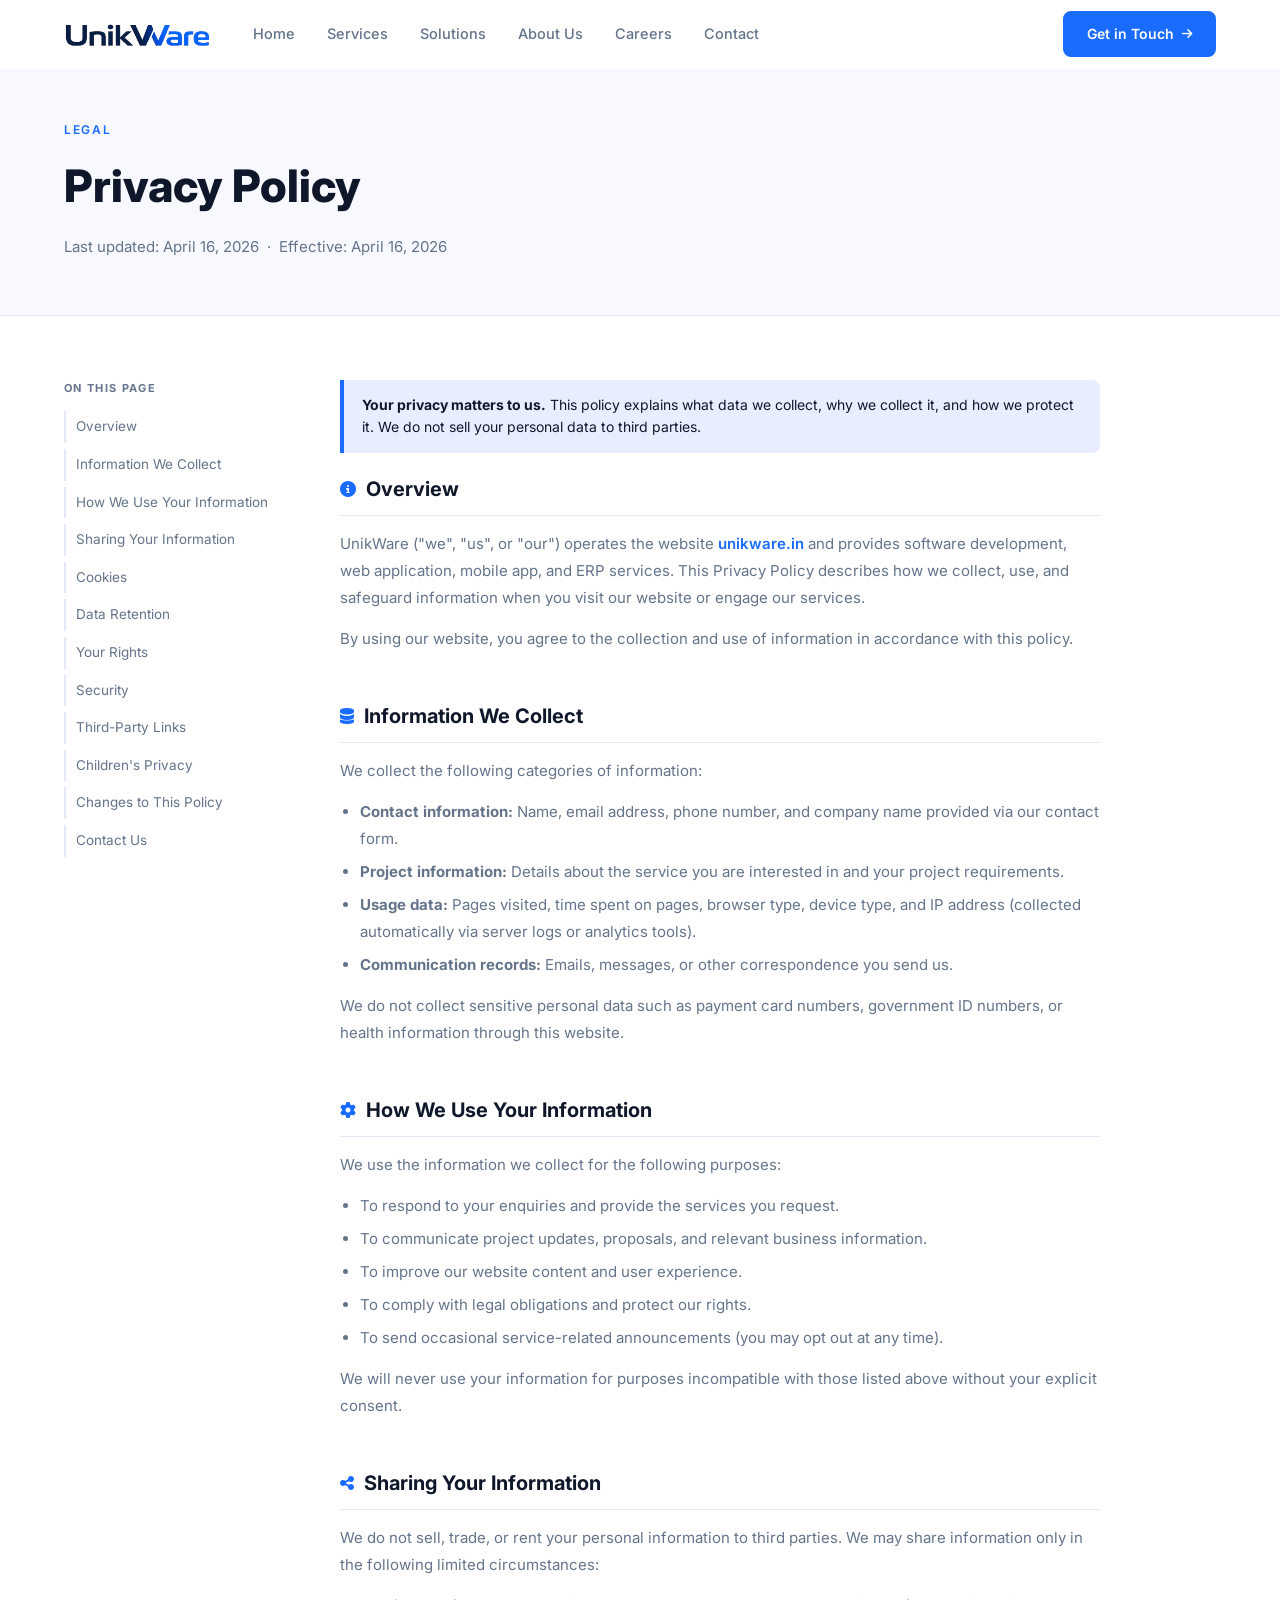
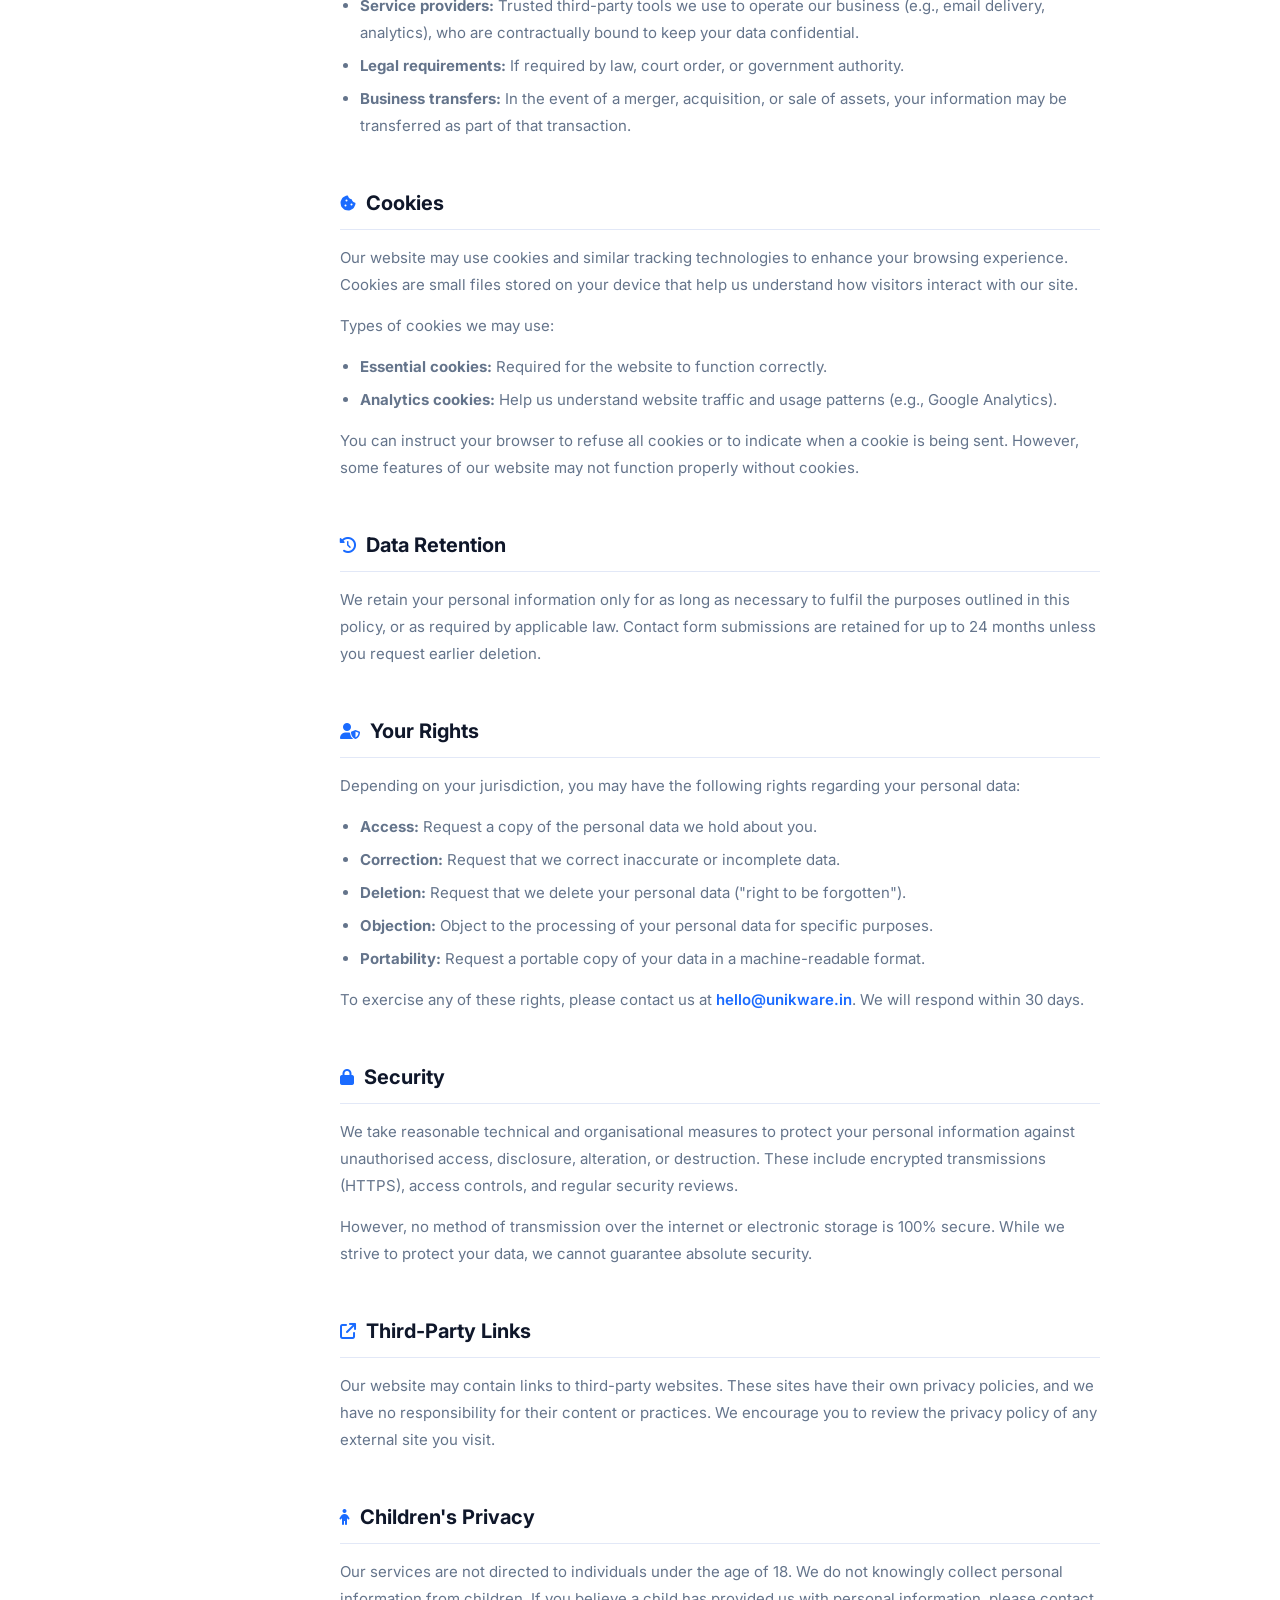
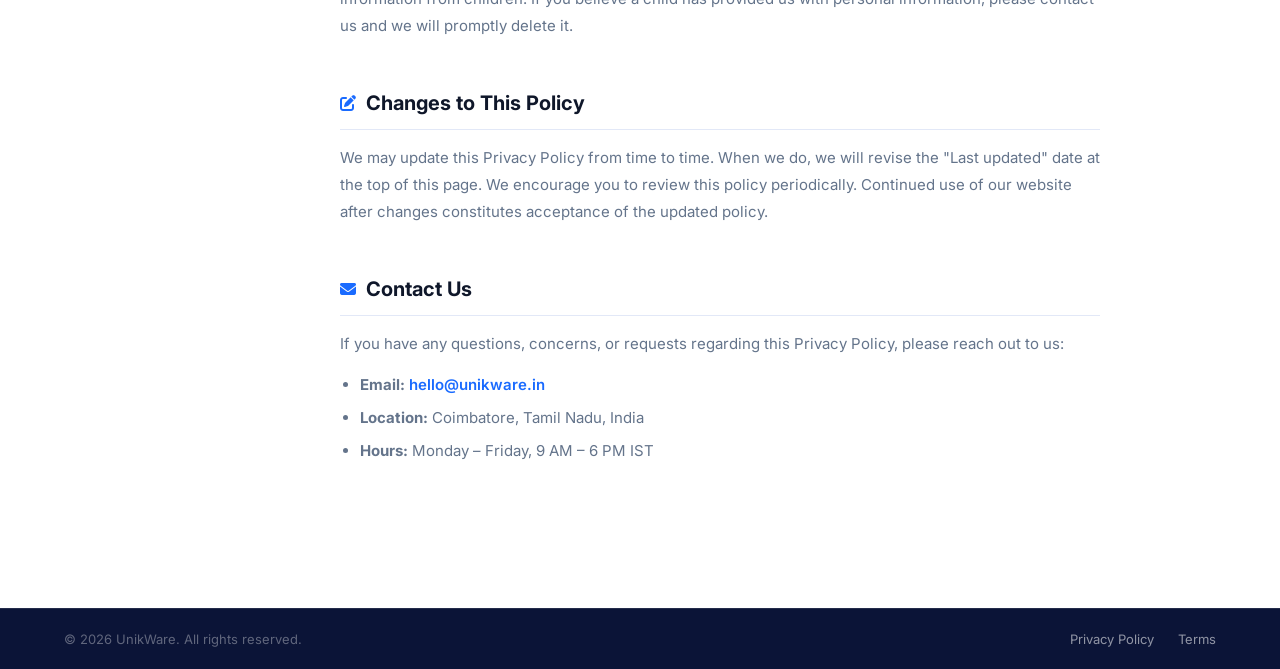
==== privacy-policy.html @ b511cc6c "Updated header, footer and TC" ====
<!DOCTYPE html>
<html lang="en">
<head>
  <meta charset="UTF-8" />
  <meta name="viewport" content="width=device-width, initial-scale=1.0" />
  <title>Privacy Policy – UnikWare</title>
  <link rel="icon" type="image/png" href="favicon.png" />
  <link rel="stylesheet" href="https://cdnjs.cloudflare.com/ajax/libs/font-awesome/6.5.2/css/all.min.css" />
  <link rel="stylesheet" href="style.css" />
  <link href="https://fonts.googleapis.com/css2?family=Inter:wght@400;500;600;700;800&display=swap" rel="stylesheet" />
  <style>
    .legal-hero {
      background: var(--bg-soft);
      border-bottom: 1px solid var(--border);
      padding: 120px 0 56px;
    }
    .legal-hero .section-label { margin-bottom: 12px; }
    .legal-hero h1 {
      font-size: clamp(1.8rem, 4vw, 2.8rem);
      font-weight: 800;
      color: var(--text);
      margin-bottom: 12px;
    }
    .legal-hero p {
      font-size: 15px;
      color: var(--text-muted);
    }
    .legal-body {
      padding: 64px 0 96px;
      background: var(--bg);
    }
    .legal-layout {
      display: grid;
      grid-template-columns: 220px 1fr;
      gap: 56px;
      align-items: start;
    }
    /* Sticky TOC */
    .legal-toc {
      position: sticky;
      top: 96px;
    }
    .legal-toc h4 {
      font-size: 11px;
      font-weight: 700;
      text-transform: uppercase;
      letter-spacing: .12em;
      color: var(--text-muted);
      margin-bottom: 14px;
    }
    .legal-toc ul {
      list-style: none;
      display: flex;
      flex-direction: column;
      gap: 6px;
    }
    .legal-toc ul li a {
      font-size: 13.5px;
      color: var(--text-muted);
      text-decoration: none;
      padding: 5px 10px;
      border-left: 2px solid var(--border);
      display: block;
      transition: color .2s, border-color .2s;
    }
    .legal-toc ul li a:hover {
      color: var(--blue);
      border-color: var(--blue);
    }
    /* Content */
    .legal-content { max-width: 760px; }
    .legal-content section { margin-bottom: 48px; }
    .legal-content h2 {
      font-size: 1.25rem;
      font-weight: 700;
      color: var(--text);
      margin-bottom: 14px;
      padding-bottom: 10px;
      border-bottom: 1.5px solid var(--border);
      display: flex;
      align-items: center;
      gap: 10px;
    }
    .legal-content h2 i {
      color: var(--blue);
      font-size: 1rem;
    }
    .legal-content p {
      font-size: 15px;
      color: var(--text-muted);
      line-height: 1.8;
      margin-bottom: 14px;
    }
    .legal-content ul {
      padding-left: 20px;
      margin-bottom: 14px;
    }
    .legal-content ul li {
      font-size: 15px;
      color: var(--text-muted);
      line-height: 1.8;
      margin-bottom: 6px;
    }
    .legal-content a {
      color: var(--blue);
      text-decoration: none;
      font-weight: 600;
    }
    .legal-content a:hover { text-decoration: underline; }
    .legal-highlight {
      background: var(--blue-light);
      border-left: 4px solid var(--blue);
      border-radius: 0 8px 8px 0;
      padding: 14px 18px;
      font-size: 14px;
      color: var(--text);
      margin-bottom: 20px;
    }
    @media (max-width: 768px) {
      .legal-layout { grid-template-columns: 1fr; }
      .legal-toc { display: none; }
    }
  </style>
</head>
<body>

  <!-- ═══════════ NAVBAR ═══════════ -->
  <header class="navbar" id="navbar">
    <div class="container nav-inner">
      <a href="index.html" class="logo"><img src="logo.png" alt="UnikWare" class="logo-img" /></a>
      <nav class="nav-links" id="navLinks">
        <a href="index.html">Home</a>
        <a href="index.html#services">Services</a>
        <a href="index.html#solutions">Solutions</a>
        <a href="index.html#about">About Us</a>
        <a href="index.html#careers">Careers</a>
        <a href="index.html#contact">Contact</a>
      </nav>
      <a href="index.html#contact" class="btn btn-primary nav-cta">Get in Touch <i class="fa-solid fa-arrow-right arrow"></i></a>
      <button class="hamburger" id="hamburger" aria-label="Toggle navigation">
        <span></span><span></span><span></span>
      </button>
    </div>
  </header>

  <!-- ═══════════ HERO ═══════════ -->
  <div class="legal-hero">
    <div class="container">
      <div class="section-label">LEGAL</div>
      <h1>Privacy Policy</h1>
      <p>Last updated: April 16, 2026 &nbsp;·&nbsp; Effective: April 16, 2026</p>
    </div>
  </div>

  <!-- ═══════════ BODY ═══════════ -->
  <div class="legal-body">
    <div class="container legal-layout">

      <!-- TOC -->
      <aside class="legal-toc">
        <h4>On this page</h4>
        <ul>
          <li><a href="#overview">Overview</a></li>
          <li><a href="#information-we-collect">Information We Collect</a></li>
          <li><a href="#how-we-use">How We Use Your Information</a></li>
          <li><a href="#sharing">Sharing Your Information</a></li>
          <li><a href="#cookies">Cookies</a></li>
          <li><a href="#data-retention">Data Retention</a></li>
          <li><a href="#your-rights">Your Rights</a></li>
          <li><a href="#security">Security</a></li>
          <li><a href="#third-party">Third-Party Links</a></li>
          <li><a href="#children">Children's Privacy</a></li>
          <li><a href="#changes">Changes to This Policy</a></li>
          <li><a href="#contact-us">Contact Us</a></li>
        </ul>
      </aside>

      <!-- Content -->
      <div class="legal-content">

        <div class="legal-highlight">
          <strong>Your privacy matters to us.</strong> This policy explains what data we collect, why we collect it, and how we protect it. We do not sell your personal data to third parties.
        </div>

        <section id="overview">
          <h2><i class="fa-solid fa-circle-info"></i> Overview</h2>
          <p>UnikWare ("we", "us", or "our") operates the website <a href="https://unikware.in">unikware.in</a> and provides software development, web application, mobile app, and ERP services. This Privacy Policy describes how we collect, use, and safeguard information when you visit our website or engage our services.</p>
          <p>By using our website, you agree to the collection and use of information in accordance with this policy.</p>
        </section>

        <section id="information-we-collect">
          <h2><i class="fa-solid fa-database"></i> Information We Collect</h2>
          <p>We collect the following categories of information:</p>
          <ul>
            <li><strong>Contact information:</strong> Name, email address, phone number, and company name provided via our contact form.</li>
            <li><strong>Project information:</strong> Details about the service you are interested in and your project requirements.</li>
            <li><strong>Usage data:</strong> Pages visited, time spent on pages, browser type, device type, and IP address (collected automatically via server logs or analytics tools).</li>
            <li><strong>Communication records:</strong> Emails, messages, or other correspondence you send us.</li>
          </ul>
          <p>We do not collect sensitive personal data such as payment card numbers, government ID numbers, or health information through this website.</p>
        </section>

        <section id="how-we-use">
          <h2><i class="fa-solid fa-gear"></i> How We Use Your Information</h2>
          <p>We use the information we collect for the following purposes:</p>
          <ul>
            <li>To respond to your enquiries and provide the services you request.</li>
            <li>To communicate project updates, proposals, and relevant business information.</li>
            <li>To improve our website content and user experience.</li>
            <li>To comply with legal obligations and protect our rights.</li>
            <li>To send occasional service-related announcements (you may opt out at any time).</li>
          </ul>
          <p>We will never use your information for purposes incompatible with those listed above without your explicit consent.</p>
        </section>

        <section id="sharing">
          <h2><i class="fa-solid fa-share-nodes"></i> Sharing Your Information</h2>
          <p>We do not sell, trade, or rent your personal information to third parties. We may share information only in the following limited circumstances:</p>
          <ul>
            <li><strong>Service providers:</strong> Trusted third-party tools we use to operate our business (e.g., email delivery, analytics), who are contractually bound to keep your data confidential.</li>
            <li><strong>Legal requirements:</strong> If required by law, court order, or government authority.</li>
            <li><strong>Business transfers:</strong> In the event of a merger, acquisition, or sale of assets, your information may be transferred as part of that transaction.</li>
          </ul>
        </section>

        <section id="cookies">
          <h2><i class="fa-solid fa-cookie-bite"></i> Cookies</h2>
          <p>Our website may use cookies and similar tracking technologies to enhance your browsing experience. Cookies are small files stored on your device that help us understand how visitors interact with our site.</p>
          <p>Types of cookies we may use:</p>
          <ul>
            <li><strong>Essential cookies:</strong> Required for the website to function correctly.</li>
            <li><strong>Analytics cookies:</strong> Help us understand website traffic and usage patterns (e.g., Google Analytics).</li>
          </ul>
          <p>You can instruct your browser to refuse all cookies or to indicate when a cookie is being sent. However, some features of our website may not function properly without cookies.</p>
        </section>

        <section id="data-retention">
          <h2><i class="fa-solid fa-clock-rotate-left"></i> Data Retention</h2>
          <p>We retain your personal information only for as long as necessary to fulfil the purposes outlined in this policy, or as required by applicable law. Contact form submissions are retained for up to 24 months unless you request earlier deletion.</p>
        </section>

        <section id="your-rights">
          <h2><i class="fa-solid fa-user-shield"></i> Your Rights</h2>
          <p>Depending on your jurisdiction, you may have the following rights regarding your personal data:</p>
          <ul>
            <li><strong>Access:</strong> Request a copy of the personal data we hold about you.</li>
            <li><strong>Correction:</strong> Request that we correct inaccurate or incomplete data.</li>
            <li><strong>Deletion:</strong> Request that we delete your personal data ("right to be forgotten").</li>
            <li><strong>Objection:</strong> Object to the processing of your personal data for specific purposes.</li>
            <li><strong>Portability:</strong> Request a portable copy of your data in a machine-readable format.</li>
          </ul>
          <p>To exercise any of these rights, please contact us at <a href="mailto:hello@unikware.in">hello@unikware.in</a>. We will respond within 30 days.</p>
        </section>

        <section id="security">
          <h2><i class="fa-solid fa-lock"></i> Security</h2>
          <p>We take reasonable technical and organisational measures to protect your personal information against unauthorised access, disclosure, alteration, or destruction. These include encrypted transmissions (HTTPS), access controls, and regular security reviews.</p>
          <p>However, no method of transmission over the internet or electronic storage is 100% secure. While we strive to protect your data, we cannot guarantee absolute security.</p>
        </section>

        <section id="third-party">
          <h2><i class="fa-solid fa-arrow-up-right-from-square"></i> Third-Party Links</h2>
          <p>Our website may contain links to third-party websites. These sites have their own privacy policies, and we have no responsibility for their content or practices. We encourage you to review the privacy policy of any external site you visit.</p>
        </section>

        <section id="children">
          <h2><i class="fa-solid fa-child"></i> Children's Privacy</h2>
          <p>Our services are not directed to individuals under the age of 18. We do not knowingly collect personal information from children. If you believe a child has provided us with personal information, please contact us and we will promptly delete it.</p>
        </section>

        <section id="changes">
          <h2><i class="fa-solid fa-pen-to-square"></i> Changes to This Policy</h2>
          <p>We may update this Privacy Policy from time to time. When we do, we will revise the "Last updated" date at the top of this page. We encourage you to review this policy periodically. Continued use of our website after changes constitutes acceptance of the updated policy.</p>
        </section>

        <section id="contact-us">
          <h2><i class="fa-solid fa-envelope"></i> Contact Us</h2>
          <p>If you have any questions, concerns, or requests regarding this Privacy Policy, please reach out to us:</p>
          <ul>
            <li><strong>Email:</strong> <a href="mailto:hello@unikware.in">hello@unikware.in</a></li>
            <li><strong>Location:</strong> Coimbatore, Tamil Nadu, India</li>
            <li><strong>Hours:</strong> Monday – Friday, 9 AM – 6 PM IST</li>
          </ul>
        </section>

      </div>
    </div>
  </div>

  <!-- ═══════════ FOOTER ═══════════ -->
  <footer class="footer">
    <div class="footer-bottom">
      <div class="container footer-bottom-inner">
        <p>&copy; 2026 UnikWare. All rights reserved.</p>
        <div class="footer-links">
          <a href="privacy-policy.html">Privacy Policy</a>
          <a href="terms-and-conditions.html">Terms</a>
        </div>
      </div>
    </div>
  </footer>

  <script src="script.js"></script>
</body>
</html>
---- style.css ----
/* ══════════════════════════════════════════
   UNIKWARE – Main Stylesheet
   ══════════════════════════════════════════ */

*, *::before, *::after { box-sizing: border-box; margin: 0; padding: 0; }

:root {
  --blue:        #1a6bff;
  --blue-dark:   #0e4fd4;
  --blue-light:  #e8eeff;
  --navy:        #0b1437;
  --navy-mid:    #132050;
  --text:        #0f172a;
  --text-muted:  #64748b;
  --bg:          #ffffff;
  --bg-soft:     #f7f9ff;
  --border:      #e2e8f7;
  --radius:      12px;
  --shadow:      0 4px 24px rgba(26,107,255,.10);
  --shadow-md:   0 8px 40px rgba(26,107,255,.14);
  --transition:  0.28s cubic-bezier(.4,0,.2,1);
  --font:        'Inter', system-ui, sans-serif;
}

html { scroll-behavior: smooth; }

body {
  font-family: var(--font);
  color: var(--text);
  background: var(--bg);
  line-height: 1.6;
  overflow-x: hidden;
}

/* ── Container ── */
.container {
  max-width: 100%;
  width: 100%;
  margin: 0 auto;
  padding: 0 5%;
}

.section-pad { padding: 96px 0; }

/* ── Section labels ── */
.section-label {
  font-size: 12px;
  font-weight: 600;
  letter-spacing: .14em;
  text-transform: uppercase;
  color: var(--blue);
  margin-bottom: 14px;
}
.section-label.light { color: #7eb3ff; }

.section-title {
  font-size: clamp(1.75rem, 3vw, 2.4rem);
  font-weight: 700;
  color: var(--text);
  text-align: center;
  margin-bottom: 56px;
  line-height: 1.25;
}

/* ── Highlight ── */
.highlight { color: var(--blue); }
.highlight-light { color: #7eb3ff; }

/* ── Buttons ── */
.btn {
  display: inline-flex;
  align-items: center;
  gap: 8px;
  padding: 13px 26px;
  border-radius: 8px;
  font-size: 15px;
  font-weight: 600;
  text-decoration: none;
  transition: background var(--transition), transform var(--transition), box-shadow var(--transition);
  cursor: pointer;
  border: 2px solid transparent;
  white-space: nowrap;
}
.btn-primary {
  background: var(--blue);
  color: #fff;
  border-color: var(--blue);
}
.btn-primary:hover {
  background: var(--blue-dark);
  border-color: var(--blue-dark);
  transform: translateY(-2px);
  box-shadow: 0 6px 20px rgba(26,107,255,.35);
}
.btn-outline {
  background: transparent;
  color: var(--text);
  border-color: var(--border);
}
.btn-outline:hover {
  border-color: var(--blue);
  color: var(--blue);
  transform: translateY(-2px);
}
.arrow { transition: transform var(--transition); }
.btn:hover .arrow { transform: translateX(4px); }

/* ══════════════════════════════════════════
   NAVBAR
   ══════════════════════════════════════════ */
.navbar {
  position: fixed;
  top: 0; left: 0; right: 0;
  z-index: 1000;
  background: rgba(255,255,255,0.92);
  backdrop-filter: blur(16px);
  border-bottom: 1px solid transparent;
  transition: border-color var(--transition), box-shadow var(--transition);
}
.navbar.scrolled {
  border-color: var(--border);
  box-shadow: 0 2px 20px rgba(26,107,255,.08);
}
.nav-inner {
  display: flex;
  align-items: center;
  height: 68px;
  gap: 40px;
}
.logo {
  text-decoration: none;
  flex-shrink: 0;
  display: inline-flex;
  align-items: center;
}
.logo span { color: var(--blue); }
.logo-img {
  height: 36px;
  width: auto;
  display: block;
}
.footer-logo-img {
  filter: brightness(0) invert(1);
}

.nav-links {
  display: flex;
  align-items: center;
  gap: 32px;
  flex: 1;
}
.nav-links a {
  font-size: 14.5px;
  font-weight: 500;
  color: var(--text-muted);
  text-decoration: none;
  transition: color var(--transition);
  position: relative;
}
.nav-links a::after {
  content: '';
  position: absolute;
  bottom: -4px; left: 0;
  width: 0; height: 2px;
  background: var(--blue);
  border-radius: 2px;
  transition: width var(--transition);
}
.nav-links a:hover,
.nav-links a.active { color: var(--text); }
.nav-links a:hover::after,
.nav-links a.active::after { width: 100%; }

.nav-cta { padding: 10px 22px; font-size: 14px; margin-left: auto; }

/* Hamburger */
.hamburger {
  display: none;
  flex-direction: column;
  gap: 5px;
  background: none;
  border: none;
  cursor: pointer;
  padding: 4px;
  margin-left: auto;
}
.hamburger span {
  display: block;
  width: 24px; height: 2.5px;
  background: var(--text);
  border-radius: 2px;
  transition: transform var(--transition), opacity var(--transition);
}
.hamburger.open span:nth-child(1) { transform: translateY(7.5px) rotate(45deg); }
.hamburger.open span:nth-child(2) { opacity: 0; }
.hamburger.open span:nth-child(3) { transform: translateY(-7.5px) rotate(-45deg); }

/* ══════════════════════════════════════════
   HERO
   ══════════════════════════════════════════ */
.hero {
  padding: 148px 0 96px;
  background: var(--bg-soft);
  overflow: hidden;
  position: relative;
}
.hero-inner {
  display: grid;
  grid-template-columns: 1fr 1.4fr;
  gap: 48px;
  align-items: center;
}
.hero-text { max-width: none; }

.badge {
  display: inline-block;
  font-size: 11px;
  font-weight: 700;
  letter-spacing: .14em;
  text-transform: uppercase;
  color: var(--blue);
  background: var(--blue-light);
  padding: 6px 14px;
  border-radius: 100px;
  margin-bottom: 20px;
}
.hero-text h1 {
  font-size: clamp(2rem, 4vw, 3rem);
  font-weight: 800;
  line-height: 1.18;
  margin-bottom: 20px;
  color: var(--text);
}
.hero-text p {
  font-size: 16.5px;
  color: var(--text-muted);
  line-height: 1.7;
  margin-bottom: 36px;
  max-width: 100%;
}
.hero-btns { display: flex; gap: 14px; flex-wrap: wrap; }

/* Dashboard Mockup */
.hero-visual {
  position: relative;
  display: flex;
  align-items: center;
  justify-content: center;
}
.hero-img {
  width: 100%;
  height: auto;
  display: block;
  object-fit: contain;
}
.dashboard-card {
  background: #fff;
  border-radius: var(--radius);
  box-shadow: var(--shadow-md);
  border: 1px solid var(--border);
  overflow: hidden;
}
.main-card {
  grid-column: 1 / 3;
  padding: 18px;
}
.card-header {
  display: flex;
  align-items: center;
  gap: 6px;
  margin-bottom: 14px;
}
.dot { width: 10px; height: 10px; border-radius: 50%; display: inline-block; }
.dot.red    { background: #ff5f57; }
.dot.yellow { background: #ffbd2e; }
.dot.green  { background: #28c840; }
.card-title {
  font-size: 12.5px;
  font-weight: 600;
  color: var(--text-muted);
  margin-left: 6px;
}
.chart-area { margin-bottom: 16px; }
.chart-area svg { width: 100%; height: auto; display: block; }

.stat-row { display: flex; gap: 20px; }
.stat { display: flex; align-items: flex-start; gap: 10px; }
.stat-icon { font-size: 22px; margin-top: 2px; }
.stat-label { font-size: 11px; color: var(--text-muted); font-weight: 500; }
.stat-value { font-size: 22px; font-weight: 800; color: var(--text); line-height: 1.2; }
.stat-change { font-size: 11px; font-weight: 600; }
.stat-change.positive { color: #22c55e; }

.mini-card {
  padding: 18px 16px;
  display: flex;
  flex-direction: column;
  align-items: flex-start;
  justify-content: center;
  gap: 6px;
}
.mini-icon { font-size: 22px; }
.mini-label { font-size: 11.5px; color: var(--text-muted); font-weight: 500; }
.mini-value { font-size: 26px; font-weight: 800; color: var(--text); line-height: 1; }

/* Donut */
.success-card { align-items: center; }
.donut-wrap { position: relative; display: flex; align-items: center; justify-content: center; }
.donut-label {
  position: absolute;
  font-size: 13px;
  font-weight: 800;
  color: var(--text);
}

/* Floating dots */
.floating-dots {
  position: absolute;
  width: 120px;
  height: 120px;
  background-image: radial-gradient(var(--blue-light) 1.5px, transparent 1.5px);
  background-size: 14px 14px;
  border-radius: 50%;
  opacity: .7;
  pointer-events: none;
  z-index: -1;
}
.dots-top { top: -30px; right: -20px; }
.dots-right { bottom: -20px; left: -30px; }

/* ══════════════════════════════════════════
   SERVICES
   ══════════════════════════════════════════ */
.services { background: var(--bg); }
.services .section-label,
.services .section-title { text-align: center; }

.cards-grid {
  display: grid;
  grid-template-columns: repeat(4, 1fr);
  gap: 24px;
  align-items: stretch;
}
.service-card {
  background: var(--bg);
  border: 1.5px solid var(--border);
  border-radius: var(--radius);
  padding: 28px 24px 24px;
  display: flex;
  flex-direction: column;
  transition: box-shadow var(--transition), transform var(--transition), border-color var(--transition);
}
.service-card:hover {
  box-shadow: var(--shadow-md);
  transform: translateY(-5px);
  border-color: #c2d9ff;
}
.service-icon {
  width: 52px; height: 52px;
  background: var(--blue-light);
  border-radius: 12px;
  display: flex;
  align-items: center;
  justify-content: center;
  margin-bottom: 18px;
  flex-shrink: 0;
}
.service-card h3 {
  font-size: 16px;
  font-weight: 700;
  margin-bottom: 10px;
  color: var(--text);
}
.service-card p {
  font-size: 14px;
  color: var(--text-muted);
  line-height: 1.6;
  margin-bottom: 18px;
  flex: 1;
}
.learn-more {
  font-size: 13.5px;
  font-weight: 600;
  color: var(--blue);
  text-decoration: none;
  display: inline-flex;
  align-items: center;
  gap: 5px;
  transition: gap var(--transition);
}
.learn-more:hover { gap: 9px; }
.learn-more.light { color: #7eb3ff; }

/* ══════════════════════════════════════════
   HOW WE WORK
   ══════════════════════════════════════════ */
.process { background: var(--bg-soft); }
.process .section-label,
.process .section-title { text-align: center; }

.process-steps {
  display: flex;
  align-items: flex-start;
  justify-content: center;
  gap: 0;
  max-width: 900px;
  margin: 0 auto;
}
.step {
  display: flex;
  flex-direction: column;
  align-items: center;
  text-align: center;
  flex: 1;
  min-width: 0;
}
.step-icon-wrap {
  width: 68px; height: 68px;
  background: #fff;
  border: 2px solid var(--blue-light);
  border-radius: 50%;
  display: flex;
  align-items: center;
  justify-content: center;
  margin-bottom: 22px;
  box-shadow: var(--shadow);
  flex-shrink: 0;
  transition: border-color var(--transition), box-shadow var(--transition);
}
.step:hover .step-icon-wrap {
  border-color: var(--blue);
  box-shadow: 0 0 0 6px rgba(26,107,255,.1);
}
.step-content { padding: 0 12px; }
.step-number {
  font-size: 12px;
  font-weight: 700;
  color: var(--blue);
  letter-spacing: .08em;
  margin-bottom: 6px;
}
.step-content h3 {
  font-size: 17px;
  font-weight: 700;
  margin-bottom: 8px;
}
.step-content p {
  font-size: 14px;
  color: var(--text-muted);
  line-height: 1.6;
}
/* connector sits at center of 68px icon = 34px from top */
.step-connector {
  flex: 0 0 72px;
  height: 0;
  border-top: 2px dashed #c2d9ff;
  margin-top: 34px;
  align-self: flex-start;
}

/* ══════════════════════════════════════════
   WHY UNIKWARE
   ══════════════════════════════════════════ */
.why { background: var(--bg); }
.why .section-label,
.why .section-title { text-align: center; }

.why-grid {
  display: grid;
  grid-template-columns: repeat(4, 1fr);
  gap: 24px;
  align-items: stretch;
}
.why-item {
  display: flex;
  align-items: flex-start;
  gap: 16px;
  padding: 24px 20px;
  border-radius: var(--radius);
  border: 1.5px solid var(--border);
  background: var(--bg-soft);
  transition: box-shadow var(--transition), transform var(--transition), border-color var(--transition);
}
.why-item:hover {
  box-shadow: var(--shadow);
  transform: translateY(-3px);
  border-color: #c2d9ff;
}
.why-icon {
  width: 44px; height: 44px;
  background: var(--blue-light);
  border-radius: 10px;
  display: flex;
  align-items: center;
  justify-content: center;
  flex-shrink: 0;
}
.why-item h4 {
  font-size: 15px;
  font-weight: 700;
  margin-bottom: 6px;
}
.why-item p {
  font-size: 13.5px;
  color: var(--text-muted);
  line-height: 1.6;
}

/* ══════════════════════════════════════════
   VISION + COMING SOON
   ══════════════════════════════════════════ */
.vision-section { position: relative; overflow: hidden; }
.vision-bg {
  background: linear-gradient(135deg, var(--navy) 0%, var(--navy-mid) 100%);
  padding: 88px 0;
  position: relative;
}
.vision-bg::before {
  content: '';
  position: absolute;
  inset: 0;
  background:
    radial-gradient(ellipse at 20% 50%, rgba(26,107,255,.18) 0%, transparent 55%),
    radial-gradient(ellipse at 80% 20%, rgba(26,107,255,.12) 0%, transparent 50%);
}
.vision-inner {
  position: relative;
  z-index: 1;
  display: grid;
  grid-template-columns: 1fr 1.8fr;
  gap: 56px;
  align-items: center;
}
.vision-left h2 {
  font-size: clamp(1.6rem, 3vw, 2.4rem);
  font-weight: 800;
  color: #fff;
  line-height: 1.2;
  margin-bottom: 18px;
}
.vision-left p {
  font-size: 15px;
  color: rgba(255,255,255,.68);
  line-height: 1.7;
  margin-bottom: 28px;
}

.coming-cards {
  display: grid;
  grid-template-columns: repeat(3, 1fr);
  gap: 16px;
  align-items: stretch;
}
.coming-card {
  background: rgba(255,255,255,.07);
  border: 1px solid rgba(255,255,255,.12);
  border-radius: var(--radius);
  padding: 22px 18px;
  backdrop-filter: blur(6px);
  display: flex;
  flex-direction: column;
  transition: background var(--transition), transform var(--transition);
}
.coming-card:hover {
  background: rgba(255,255,255,.13);
  transform: translateY(-4px);
}
.coming-icon {
  width: 46px; height: 46px;
  background: rgba(26,107,255,.25);
  border-radius: 10px;
  display: flex;
  align-items: center;
  justify-content: center;
  margin-bottom: 14px;
}
.coming-card h4 {
  font-size: 14.5px;
  font-weight: 700;
  color: #fff;
  margin-bottom: 8px;
}
.coming-card p {
  font-size: 13px;
  color: rgba(255,255,255,.6);
  line-height: 1.5;
  flex: 1;
}

/* ══════════════════════════════════════════
   CONTACT SECTION
   ══════════════════════════════════════════ */
.contact-section {
  background: linear-gradient(135deg, var(--bg-soft) 0%, #eef3ff 55%, var(--bg-soft) 100%);
  border-top: 1px solid var(--border);
  position: relative;
  overflow: hidden;
}
.contact-bg-dots {
  position: absolute;
  inset: 0;
  background-image: radial-gradient(var(--blue-light) 1.4px, transparent 1.4px);
  background-size: 28px 28px;
  opacity: .45;
  pointer-events: none;
}
.contact-inner {
  position: relative;
  z-index: 1;
  display: grid;
  grid-template-columns: 1fr 1.6fr;
  gap: 64px;
  align-items: stretch;
}

/* ── Info column ── */
.contact-info {
  background: #fff;
  border: 1.5px solid var(--border);
  border-radius: 16px;
  padding: 36px 32px;
  box-shadow: var(--shadow);
  position: relative;
  overflow: hidden;
  display: flex;
  flex-direction: column;
}
.contact-info::before {
  content: '';
  position: absolute;
  top: 0; left: 0;
  width: 4px;
  height: 100%;
  background: linear-gradient(180deg, var(--blue) 0%, #7eb6ff 100%);
  border-radius: 16px 0 0 16px;
}
.contact-info .section-label { margin-bottom: 12px; }
.contact-info h2 {
  font-size: clamp(1.5rem, 2.6vw, 2rem);
  font-weight: 800;
  line-height: 1.22;
  margin-bottom: 14px;
}
.contact-info > p {
  font-size: 14.5px;
  color: var(--text-muted);
  line-height: 1.7;
  margin-bottom: 28px;
}
.contact-meta {
  list-style: none;
  display: flex;
  flex-direction: column;
  gap: 12px;
  margin-bottom: 24px;
  padding-bottom: 24px;
  border-bottom: 1px solid var(--border);
}
.contact-meta li {
  display: flex;
  align-items: center;
  gap: 12px;
  font-size: 14.5px;
  color: var(--text-muted);
}
.contact-meta li a {
  color: var(--blue);
  text-decoration: none;
  font-weight: 600;
}
.contact-meta li a:hover { text-decoration: underline; }
.contact-meta-icon {
  width: 36px; height: 36px;
  background: var(--blue-light);
  border-radius: 8px;
  display: flex;
  align-items: center;
  justify-content: center;
  flex-shrink: 0;
  color: var(--blue);
  font-size: 14px;
}
.contact-services-badges {
  display: flex;
  flex-wrap: wrap;
  gap: 8px;
  margin-bottom: 28px;
  padding-bottom: 28px;
  border-bottom: 1px solid var(--border);
}
.badge-pill {
  display: inline-flex;
  align-items: center;
  gap: 6px;
  background: #fff;
  border: 1.5px solid var(--border);
  border-radius: 100px;
  padding: 6px 14px;
  font-size: 12.5px;
  font-weight: 600;
  color: var(--text-muted);
}
.badge-pill i { color: var(--blue); font-size: 11px; }

/* ── Assurance block ── */
.contact-assurance {
  display: flex;
  flex-direction: column;
  gap: 16px;
  margin-top: 4px;
  flex: 1;
  justify-content: flex-end;
}
.assurance-item {
  display: flex;
  align-items: flex-start;
  gap: 14px;
}
.assurance-icon {
  width: 34px;
  height: 34px;
  background: var(--blue-light);
  border-radius: 8px;
  display: flex;
  align-items: center;
  justify-content: center;
  flex-shrink: 0;
  color: var(--blue);
  font-size: 13px;
  margin-top: 1px;
}
.assurance-item > div strong {
  display: block;
  font-size: 13.5px;
  font-weight: 700;
  color: var(--text);
  margin-bottom: 2px;
}
.assurance-item > div p {
  font-size: 12.5px;
  color: var(--text-muted);
  line-height: 1.5;
  margin: 0;
}

/* ── Form card ── */
.contact-form-wrap {
  background: #fff;
  border: 1.5px solid var(--border);
  border-radius: 16px;
  padding: 40px 36px;
  box-shadow: var(--shadow-md);
}

/* ── Form layout ── */
.form-row {
  display: grid;
  grid-template-columns: 1fr 1fr;
  gap: 20px;
}
.form-group {
  display: flex;
  flex-direction: column;
  gap: 5px;
  margin-bottom: 14px;
}
.form-group label {
  font-size: 13.5px;
  font-weight: 600;
  color: var(--text);
}
.req { color: var(--blue); margin-left: 2px; }

/* ── Input wrap ── */
.input-wrap {
  position: relative;
  display: flex;
  align-items: center;
}
.input-icon {
  position: absolute;
  left: 14px;
  font-size: 13px;
  color: var(--text-muted);
  pointer-events: none;
  z-index: 1;
}
.input-wrap input,
.input-wrap select,
.input-wrap textarea {
  width: 100%;
  padding: 11px 14px 11px 38px;
  font-family: var(--font);
  font-size: 14px;
  color: var(--text);
  background: var(--bg-soft);
  border: 1.5px solid var(--border);
  border-radius: 8px;
  outline: none;
  transition: border-color var(--transition), box-shadow var(--transition), background var(--transition);
  appearance: none;
  -webkit-appearance: none;
}
.input-wrap input::placeholder,
.input-wrap textarea::placeholder { color: #b0bcd4; }
.input-wrap input:focus,
.input-wrap select:focus,
.input-wrap textarea:focus {
  border-color: var(--blue);
  background: #fff;
  box-shadow: 0 0 0 3px rgba(26,107,255,.12);
}
.input-wrap input.invalid,
.input-wrap select.invalid,
.input-wrap textarea.invalid {
  border-color: #ef4444;
  box-shadow: 0 0 0 3px rgba(239,68,68,.1);
}

/* Select arrow */
.select-wrap { position: relative; }
.select-arrow {
  position: absolute;
  right: 14px;
  font-size: 11px;
  color: var(--text-muted);
  pointer-events: none;
}

/* Textarea */
.textarea-wrap { align-items: flex-start; }
.textarea-wrap .input-icon { top: 12px; }
.input-wrap textarea { resize: vertical; min-height: 90px; }

/* Field errors */
.field-error {
  font-size: 12px;
  color: #ef4444;
  font-weight: 500;
  min-height: 16px;
}

/* Submit button */
.btn-submit {
  width: 100%;
  justify-content: center;
  padding: 14px;
  font-size: 15.5px;
  border-radius: 10px;
  margin-top: 4px;
}
.btn-submit:disabled {
  opacity: .65;
  cursor: not-allowed;
  transform: none !important;
  box-shadow: none !important;
}

/* Success & error feedback */
.form-success,
.form-error-msg {
  display: none;
  align-items: flex-start;
  gap: 12px;
  margin-top: 18px;
  padding: 16px 18px;
  border-radius: 10px;
  font-size: 14px;
  line-height: 1.5;
}
.form-success:not([hidden]),
.form-error-msg:not([hidden]) {
  display: flex;
}
.form-success {
  background: #f0fdf4;
  border: 1.5px solid #bbf7d0;
  color: #15803d;
}
.form-success i { font-size: 20px; color: #22c55e; margin-top: 1px; flex-shrink: 0; }
.form-success strong { display: block; font-weight: 700; margin-bottom: 2px; }
.form-success p { margin: 0; color: #15803d; font-size: 13px; }
.form-error-msg {
  background: #fef2f2;
  border: 1.5px solid #fecaca;
  color: #b91c1c;
}
.form-error-msg i { font-size: 18px; color: #ef4444; margin-top: 2px; flex-shrink: 0; }
.form-error-msg p { margin: 0; font-size: 13px; }
.form-error-msg a { color: #b91c1c; font-weight: 600; }

@media (max-width: 600px) {
  .form-row { grid-template-columns: 1fr; gap: 0; }
  .contact-form-wrap { padding: 24px 18px; }
}

/* ══════════════════════════════════════════
   FOOTER
   ══════════════════════════════════════════ */
.footer {
  background: var(--navy);
  padding: 0;
}
.footer-links {
  display: flex;
  gap: 24px;
}
.footer-links a {
  font-size: 13px;
  color: rgba(255,255,255,.55);
  text-decoration: none;
  transition: color var(--transition);
}
.footer-links a:hover { color: #fff; }

/* ══════════════════════════════════════════
   HERO SOCIAL PROOF
   ══════════════════════════════════════════ */
.hero-social-proof {
  display: flex;
  align-items: center;
  gap: 14px;
  margin-top: 28px;
}
.proof-avatars {
  display: flex;
  align-items: center;
}
.avatar {
  width: 34px; height: 34px;
  border-radius: 50%;
  border: 2.5px solid #fff;
  background: var(--blue-light);
  display: block;
  margin-left: -10px;
  flex-shrink: 0;
}
.avatar:first-child { margin-left: 0; }
.av1 { background: linear-gradient(135deg, #93c5fd, #3b82f6); }
.av2 { background: linear-gradient(135deg, #fdba74, #f97316); }
.av3 { background: linear-gradient(135deg, #6ee7b7, #10b981); }
.proof-text {
  display: flex;
  flex-direction: column;
  gap: 2px;
}
.proof-rating {
  display: flex;
  align-items: center;
  gap: 4px;
  font-size: 13px;
  font-weight: 700;
  color: var(--text);
}
.proof-rating i { color: #f59e0b; font-size: 12px; }
.proof-label {
  font-size: 12.5px;
  color: var(--text-muted);
}

/* ══════════════════════════════════════════
   STATS BAND
   ══════════════════════════════════════════ */
.stats-band {
  background: var(--navy);
  padding: 56px 0;
  position: relative;
  overflow: hidden;
}
.stats-band::before {
  content: '';
  position: absolute;
  inset: 0;
  background: radial-gradient(ellipse at 50% 50%, rgba(26,107,255,.2) 0%, transparent 70%);
  pointer-events: none;
}
.stats-inner {
  position: relative;
  z-index: 1;
  display: flex;
  align-items: center;
  justify-content: center;
  gap: 0;
}
.stat-item {
  flex: 1;
  text-align: center;
  padding: 0 24px;
}
.stat-num {
  font-size: clamp(2rem, 4vw, 3rem);
  font-weight: 800;
  color: #fff;
  line-height: 1;
  margin-bottom: 8px;
  letter-spacing: -1px;
}
.stat-desc {
  font-size: 14px;
  color: rgba(255,255,255,.55);
  font-weight: 500;
}
.stat-divider {
  width: 1px;
  height: 56px;
  background: rgba(255,255,255,.12);
  flex-shrink: 0;
}
@media (max-width: 600px) {
  .stats-inner { flex-wrap: wrap; gap: 32px; }
  .stat-divider { display: none; }
  .stat-item { flex: 0 0 calc(50% - 16px); }
}

/* ══════════════════════════════════════════
   TESTIMONIALS
   ══════════════════════════════════════════ */
.testimonials { background: var(--bg-soft); }
.testimonials .section-label,
.testimonials .section-title { text-align: center; }
.testi-grid {
  display: grid;
  grid-template-columns: repeat(3, 1fr);
  gap: 24px;
  align-items: stretch;
}
.testi-card {
  background: #fff;
  border: 1.5px solid var(--border);
  border-radius: var(--radius);
  padding: 28px 26px;
  display: flex;
  flex-direction: column;
  gap: 0;
  box-shadow: var(--shadow);
  transition: box-shadow var(--transition), transform var(--transition);
}
.testi-card:hover {
  box-shadow: var(--shadow-md);
  transform: translateY(-4px);
}
.testi-quote {
  font-size: 22px;
  color: var(--blue);
  margin-bottom: 16px;
  opacity: .7;
}
.testi-card > p {
  font-size: 14.5px;
  color: var(--text-muted);
  line-height: 1.7;
  flex: 1;
  margin-bottom: 22px;
}
.testi-author {
  display: flex;
  align-items: center;
  gap: 12px;
  padding-top: 16px;
  border-top: 1px solid var(--border);
}
.testi-avatar {
  width: 40px; height: 40px;
  border-radius: 50%;
  flex-shrink: 0;
  display: block;
}
.ta1 { background: linear-gradient(135deg, #93c5fd, #3b82f6); }
.ta2 { background: linear-gradient(135deg, #fdba74, #f97316); }
.ta3 { background: linear-gradient(135deg, #6ee7b7, #10b981); }
.testi-author strong {
  display: block;
  font-size: 14px;
  font-weight: 700;
  color: var(--text);
}
.testi-author span {
  font-size: 12.5px;
  color: var(--text-muted);
}

/* ══════════════════════════════════════════
   CTA BANNER
   ══════════════════════════════════════════ */
.cta-banner {
  background: linear-gradient(135deg, var(--navy) 0%, #1a3a7a 100%);
  padding: 56px 0;
  position: relative;
  overflow: hidden;
}
.cta-banner::before {
  content: '';
  position: absolute;
  inset: 0;
  background:
    radial-gradient(ellipse at 10% 50%, rgba(26,107,255,.25) 0%, transparent 55%),
    radial-gradient(ellipse at 90% 50%, rgba(26,107,255,.15) 0%, transparent 50%);
  pointer-events: none;
}
.cta-banner-inner {
  position: relative;
  z-index: 1;
  display: flex;
  align-items: center;
  justify-content: space-between;
  gap: 32px;
  flex-wrap: wrap;
}
.cta-banner-text {
  display: flex;
  align-items: center;
  gap: 20px;
}
.cta-banner-icon {
  font-size: 36px;
  color: #7eb6ff;
  flex-shrink: 0;
}
.cta-banner-text h2 {
  font-size: clamp(1.3rem, 2.5vw, 1.8rem);
  font-weight: 800;
  color: #fff;
  margin-bottom: 4px;
}
.cta-banner-text p {
  font-size: 14.5px;
  color: rgba(255,255,255,.65);
}
.btn-white {
  background: #fff;
  color: var(--navy);
  border: none;
  font-weight: 700;
  white-space: nowrap;
}
.btn-white:hover {
  background: #e8eeff;
  color: var(--blue);
  transform: translateY(-2px);
  box-shadow: 0 8px 24px rgba(0,0,0,.2);
}

/* ══════════════════════════════════════════
   COMING SOON TAG
   ══════════════════════════════════════════ */
.coming-tag {
  display: inline-block;
  margin-top: 14px;
  font-size: 11px;
  font-weight: 700;
  letter-spacing: .1em;
  text-transform: uppercase;
  color: #7eb6ff;
  background: rgba(26,107,255,.18);
  border: 1px solid rgba(26,107,255,.3);
  border-radius: 100px;
  padding: 3px 10px;
  align-self: flex-start;
}

/* ══════════════════════════════════════════
   EXPANDED FOOTER
   ══════════════════════════════════════════ */
.footer-top {
  display: grid;
  grid-template-columns: 1.6fr 1fr 1fr 1fr 1.2fr;
  gap: 40px 32px;
  padding: 64px 5% 48px;
}
.footer-brand p {
  font-size: 13.5px;
  color: rgba(255,255,255,.5);
  line-height: 1.7;
  margin: 16px 0 20px;
  max-width: 220px;
}
.footer-social {
  display: flex;
  gap: 10px;
}
.footer-social a {
  width: 34px; height: 34px;
  background: rgba(255,255,255,.08);
  border: 1px solid rgba(255,255,255,.12);
  border-radius: 8px;
  display: flex;
  align-items: center;
  justify-content: center;
  color: rgba(255,255,255,.6);
  font-size: 14px;
  transition: background var(--transition), color var(--transition);
  text-decoration: none;
}
.footer-social a:hover {
  background: var(--blue);
  color: #fff;
  border-color: var(--blue);
}
.footer-col h5 {
  font-size: 13px;
  font-weight: 700;
  color: #fff;
  text-transform: uppercase;
  letter-spacing: .1em;
  margin-bottom: 16px;
}
.footer-col ul {
  list-style: none;
  display: flex;
  flex-direction: column;
  gap: 10px;
}
.footer-col ul li a,
.footer-col ul li span {
  font-size: 13.5px;
  color: rgba(255,255,255,.5);
  text-decoration: none;
  transition: color var(--transition);
}
.footer-col ul li a:hover { color: #fff; }
.footer-contact-list li {
  display: flex !important;
  align-items: flex-start;
  gap: 10px;
}
.footer-contact-list li i {
  color: var(--blue);
  font-size: 13px;
  margin-top: 2px;
  flex-shrink: 0;
}
.footer-bottom {
  border-top: 1px solid rgba(255,255,255,.1);
}
.footer-bottom-inner {
  display: flex;
  align-items: center;
  justify-content: space-between;
  gap: 16px;
  padding: 20px 5%;
  flex-wrap: wrap;
}
.footer-bottom-inner p {
  font-size: 13px;
  color: rgba(255,255,255,.35);
}

/* ── Font Awesome icon sizing inside containers ── */
.service-icon i,
.step-icon-wrap i,
.why-icon i {
  font-size: 22px;
  color: var(--blue);
}
.coming-icon i {
  font-size: 20px;
  color: var(--blue);
}
.mini-icon i {
  font-size: 22px;
  color: var(--blue);
}
.stat-icon {
  font-size: 20px;
  color: var(--blue);
  margin-top: 2px;
}
.btn i.arrow,
.learn-more i.arrow {
  font-size: .85em;
}

/* ══════════════════════════════════════════
   ANIMATIONS
   ══════════════════════════════════════════ */
[data-animate] {
  opacity: 0;
  transform: translateY(28px);
  transition: opacity .55s ease, transform .55s ease;
}
[data-animate].visible {
  opacity: 1;
  transform: none;
}

/* ══════════════════════════════════════════
   RESPONSIVE
   ══════════════════════════════════════════ */
@media (max-width: 1024px) {
  .cards-grid    { grid-template-columns: repeat(2, 1fr); }
  .why-grid      { grid-template-columns: repeat(2, 1fr); }
  .vision-inner  { grid-template-columns: 1fr; gap: 40px; align-items: start; }
  .contact-inner { grid-template-columns: 1fr; gap: 32px; }
  .contact-info  { padding: 28px 24px; }
  .coming-cards  { grid-template-columns: repeat(3, 1fr); }
  .contact-form-wrap { padding: 32px 28px; }
  .testi-grid    { grid-template-columns: repeat(2, 1fr); }
  .footer-top    { grid-template-columns: 1fr 1fr 1fr; gap: 32px 24px; padding: 48px 5% 40px; }
  .footer-brand  { grid-column: 1 / -1; }
}

@media (max-width: 860px) {
  .hero-inner { grid-template-columns: 1fr; gap: 40px; }
  .hero-visual { max-width: 460px; margin: 0 auto; }
  .hero-text { max-width: 100%; text-align: center; }
  .hero-btns { justify-content: center; }
  .process-steps {
    flex-direction: column;
    align-items: center;
    gap: 0;
  }
  .step { max-width: 320px; width: 100%; }
  .step-connector {
    width: 2px;
    height: 32px;
    border-top: none;
    border-left: 2px dashed #c2d9ff;
    flex: 0 0 32px;
    margin: 0;
    align-self: center;
  }
}

@media (max-width: 768px) {
  .container { padding: 0 4%; }
  .nav-cta { display: none; }
  .nav-links {
    display: none;
    position: fixed;
    top: 68px; left: 0; right: 0;
    background: #fff;
    flex-direction: column;
    gap: 0;
    padding: 16px 0;
    border-bottom: 1px solid var(--border);
    box-shadow: 0 12px 30px rgba(0,0,0,.08);
  }
  .nav-links.open { display: flex; }
  .nav-links a {
    padding: 13px 28px;
    width: 100%;
    font-size: 15px;
  }
  .nav-links a::after { display: none; }
  .hamburger { display: flex; }

  .cards-grid   { grid-template-columns: repeat(2, 1fr); }
  .why-grid     { grid-template-columns: repeat(2, 1fr); }
  .coming-cards { grid-template-columns: repeat(2, 1fr); }
  .testi-grid { grid-template-columns: 1fr; }
  .footer-top { grid-template-columns: 1fr 1fr; gap: 32px 24px; }
  .footer-brand { grid-column: 1 / -1; }
  .cta-banner-inner { flex-direction: column; align-items: flex-start; gap: 24px; }
}

@media (max-width: 480px) {
  .cards-grid   { grid-template-columns: 1fr; }
  .why-grid     { grid-template-columns: 1fr; }
  .coming-cards { grid-template-columns: 1fr; }
  .hero-btns { flex-direction: column; align-items: center; }
  .hero-btns .btn { width: 100%; justify-content: center; }
  .hero-visual { max-width: 100%; }
}
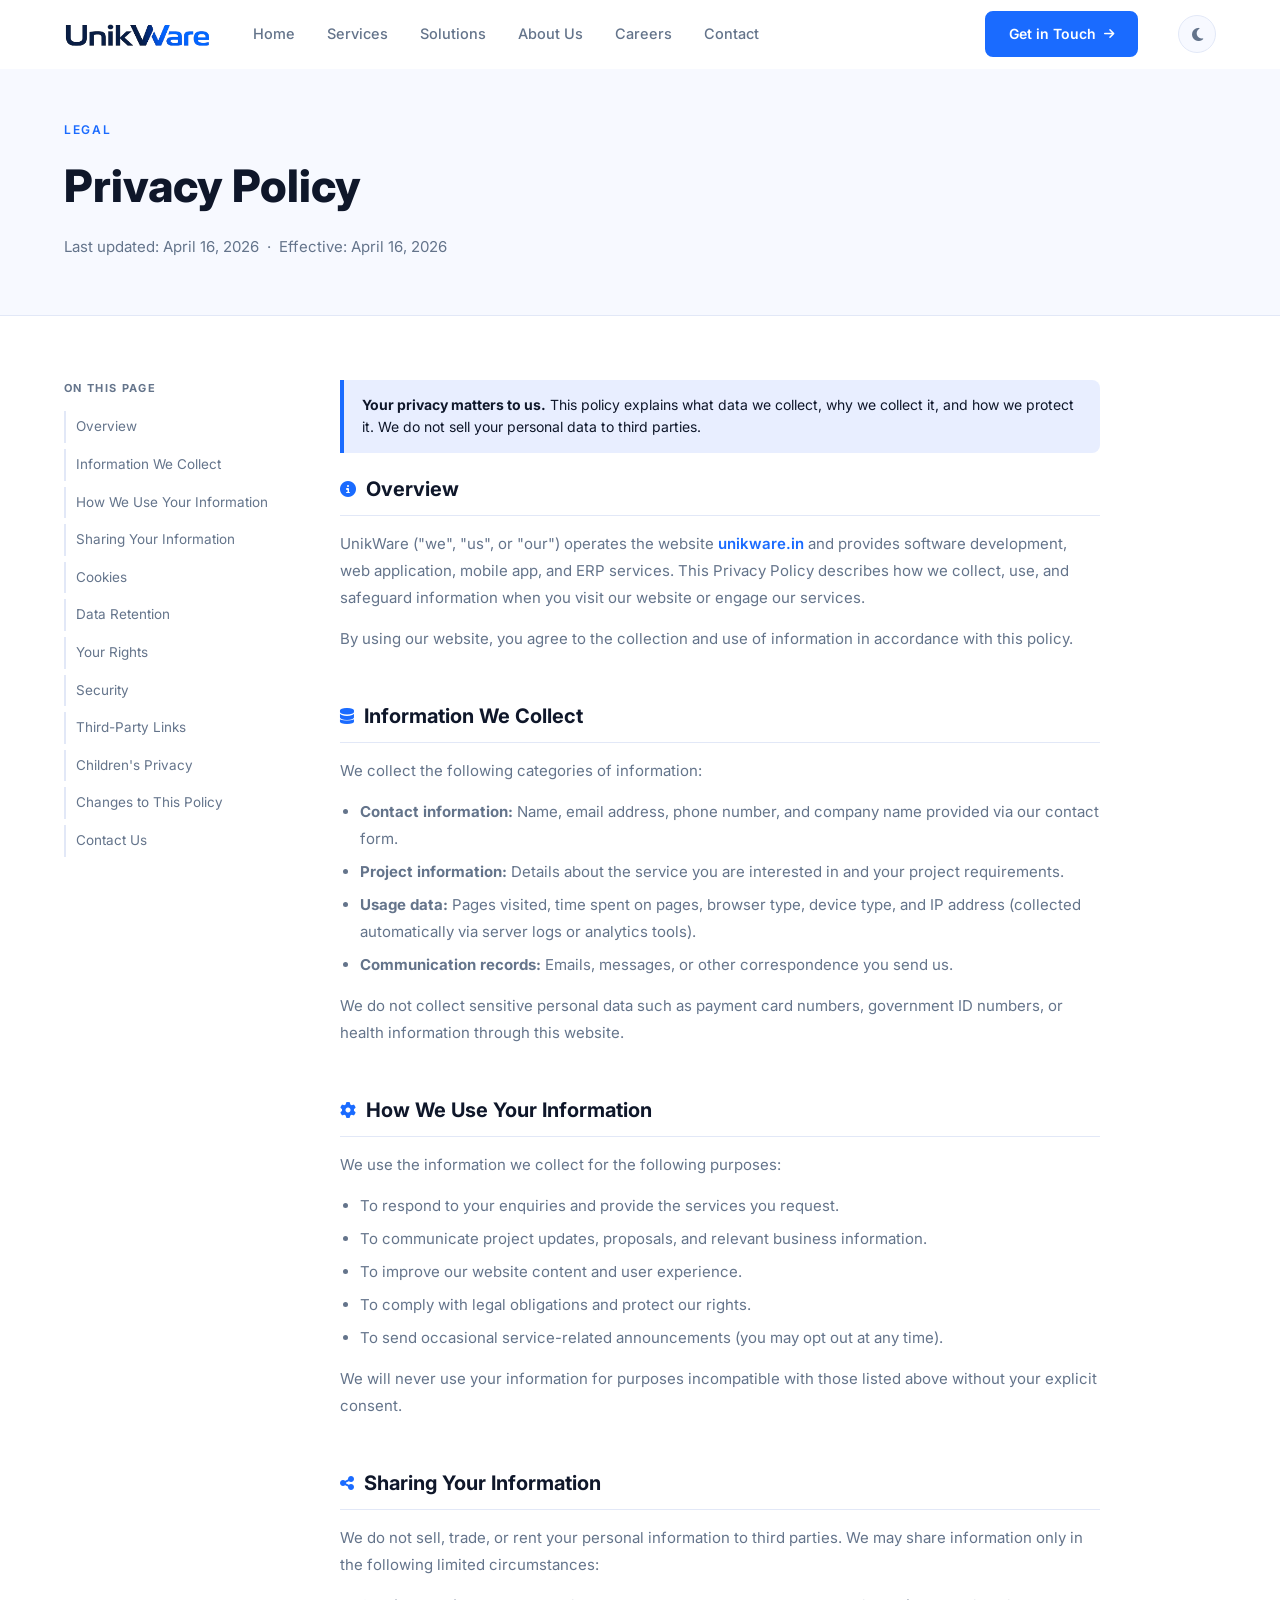
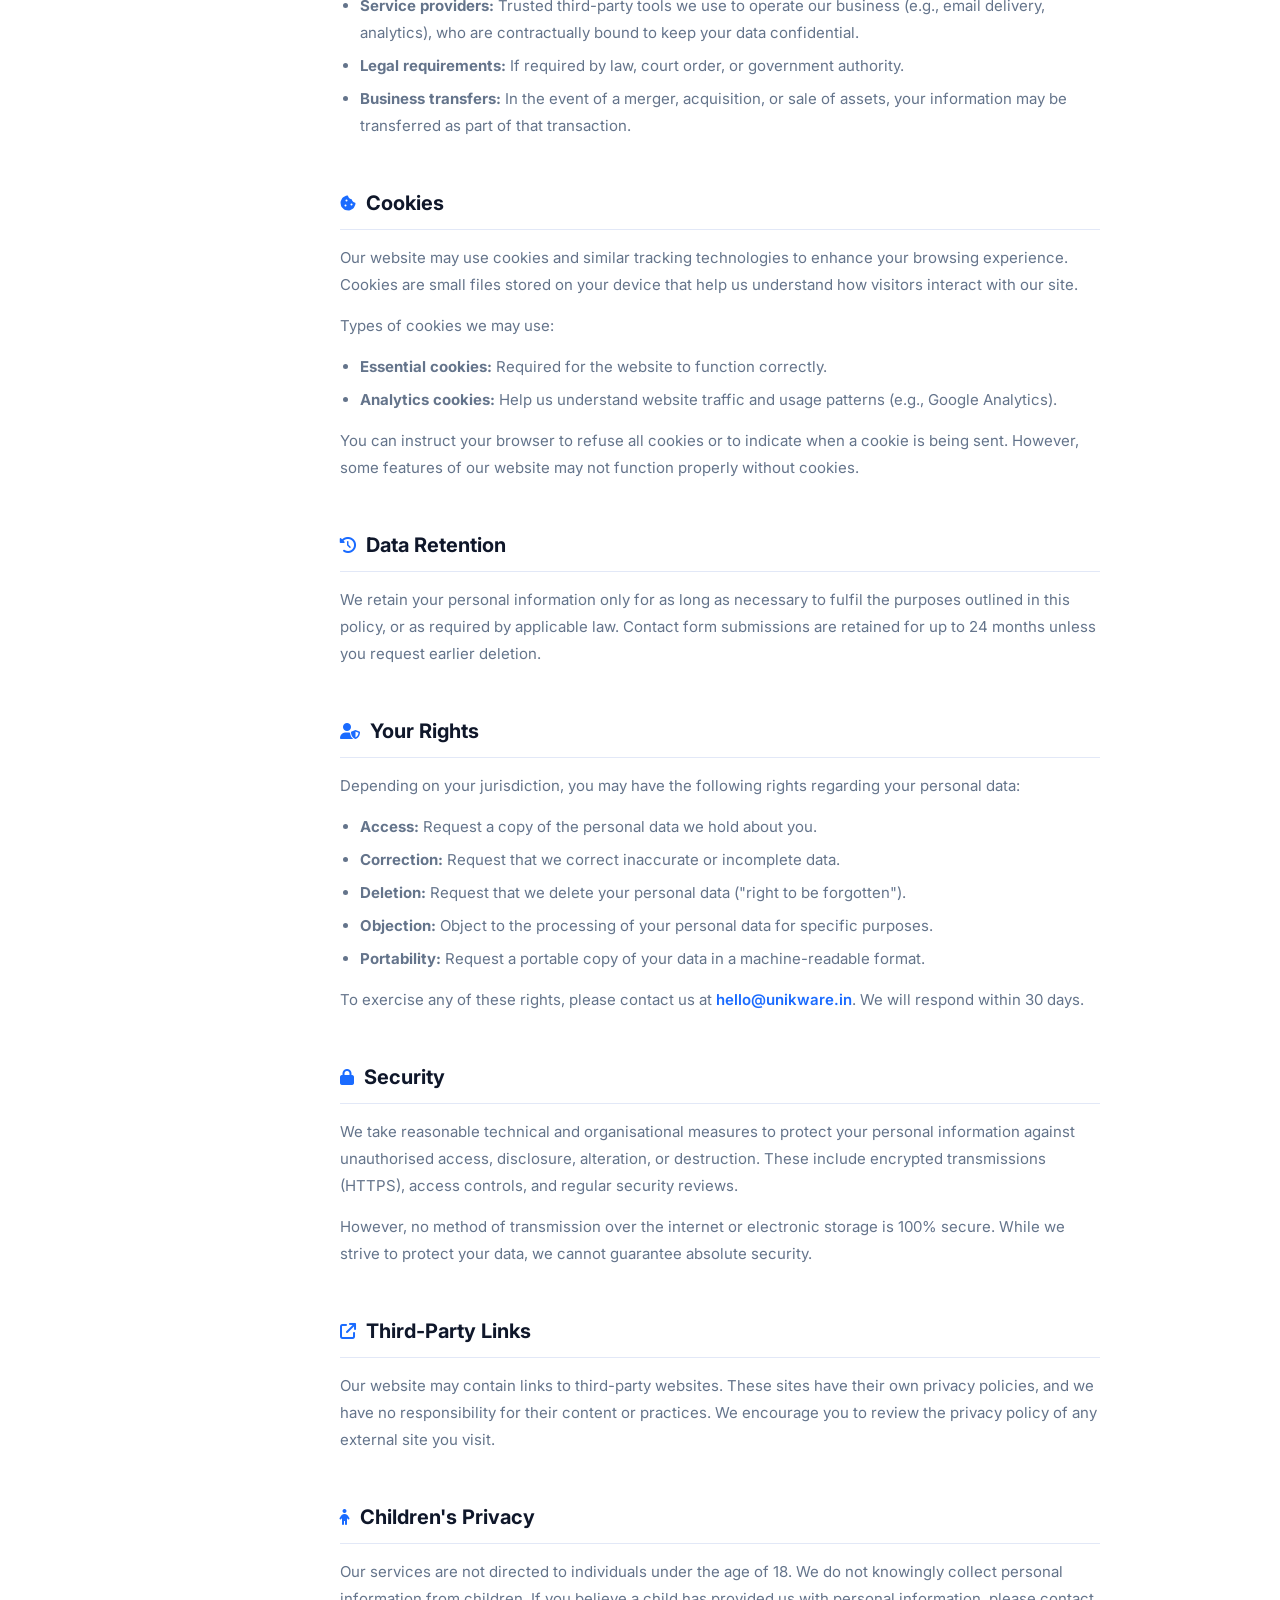
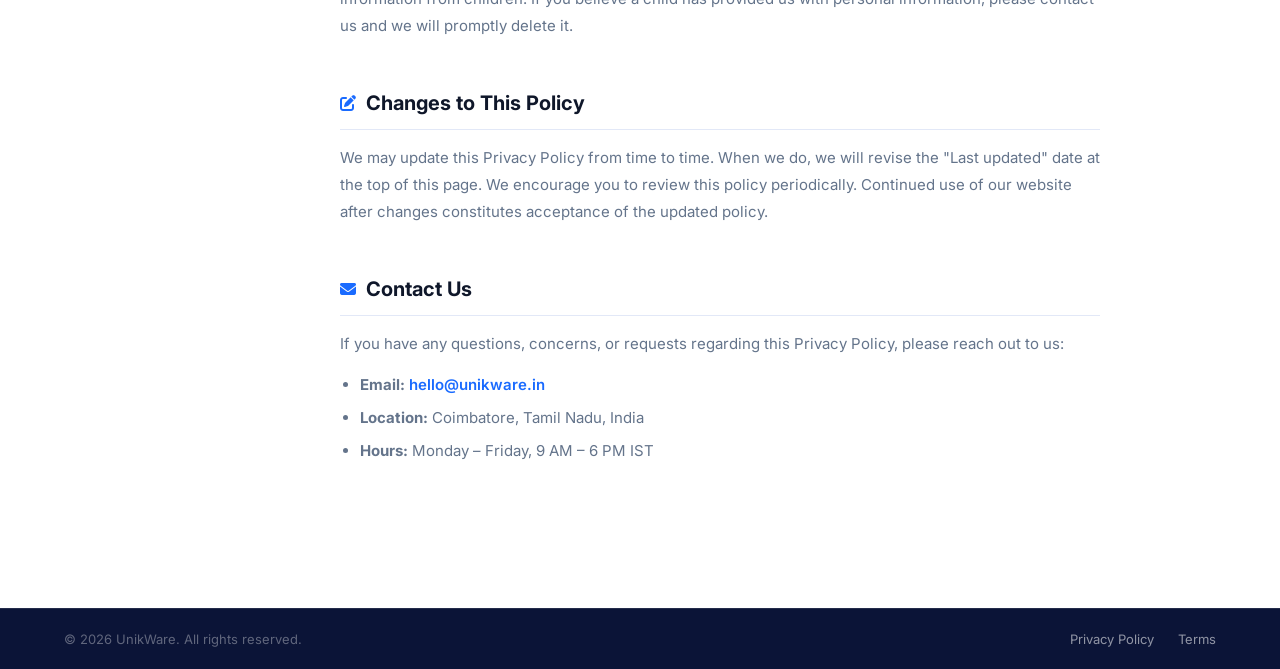
==== commit 07b3983d: "dark mode implementation" ====
--- a/privacy-policy.html
+++ b/privacy-policy.html
@@ -4,10 +4,11 @@
   <meta charset="UTF-8" />
   <meta name="viewport" content="width=device-width, initial-scale=1.0" />
   <title>Privacy Policy – UnikWare</title>
-  <link rel="icon" type="image/png" href="favicon.png" />
+  <link rel="icon" type="image/png" href="assets/images/favicon.png" />
   <link rel="stylesheet" href="https://cdnjs.cloudflare.com/ajax/libs/font-awesome/6.5.2/css/all.min.css" />
-  <link rel="stylesheet" href="style.css" />
+  <link rel="stylesheet" href="assets/css/style.css" />
   <link href="https://fonts.googleapis.com/css2?family=Inter:wght@400;500;600;700;800&display=swap" rel="stylesheet" />
+  <script>try{var t=localStorage.getItem('uw-theme');if(t)document.documentElement.setAttribute('data-theme',t);else if(window.matchMedia('(prefers-color-scheme:dark)').matches)document.documentElement.setAttribute('data-theme','dark');}catch(e){}</script>
   <style>
     .legal-hero {
       background: var(--bg-soft);
@@ -127,7 +128,7 @@
   <!-- ═══════════ NAVBAR ═══════════ -->
   <header class="navbar" id="navbar">
     <div class="container nav-inner">
-      <a href="index.html" class="logo"><img src="logo.png" alt="UnikWare" class="logo-img" /></a>
+      <a href="index.html" class="logo"><img src="assets/images/logo.png" alt="UnikWare" class="logo-img" /></a>
       <nav class="nav-links" id="navLinks">
         <a href="index.html">Home</a>
         <a href="index.html#services">Services</a>
@@ -137,6 +138,10 @@
         <a href="index.html#contact">Contact</a>
       </nav>
       <a href="index.html#contact" class="btn btn-primary nav-cta">Get in Touch <i class="fa-solid fa-arrow-right arrow"></i></a>
+      <button class="theme-toggle" id="themeToggle" aria-label="Toggle dark mode">
+        <i class="fa-solid fa-moon icon-moon"></i>
+        <i class="fa-solid fa-sun icon-sun"></i>
+      </button>
       <button class="hamburger" id="hamburger" aria-label="Toggle navigation">
         <span></span><span></span><span></span>
       </button>
@@ -300,6 +305,6 @@
     </div>
   </footer>
 
-  <script src="script.js"></script>
+  <script src="assets/js/script.js"></script>
 </body>
 </html>
--- a/assets/css/style.css
+++ b/assets/css/style.css
@@ -0,0 +1,1653 @@
+/* ══════════════════════════════════════════
+   UNIKWARE – Main Stylesheet
+   ══════════════════════════════════════════ */
+
+*, *::before, *::after { box-sizing: border-box; margin: 0; padding: 0; }
+
+/* ══ Splash Screen ══ */
+.splash-screen {
+  position: fixed;
+  inset: 0;
+  z-index: 99999;
+  background: #fff;
+  display: flex;
+  align-items: center;
+  justify-content: center;
+  transition: opacity .7s ease, visibility .7s ease;
+}
+.splash-screen.hide {
+  opacity: 0;
+  visibility: hidden;
+  pointer-events: none;
+}
+.splash-inner {
+  display: flex;
+  flex-direction: column;
+  align-items: center;
+  gap: 28px;
+}
+.splash-logo {
+  width: 160px;
+  height: 160px;
+  object-fit: contain;
+  animation: splashZoom 3s cubic-bezier(.16,1,.3,1) both;
+}
+@keyframes splashZoom {
+  0%   { opacity: 0; transform: scale(.4); }
+  60%  { opacity: 1; transform: scale(1.06); }
+  100% { opacity: 1; transform: scale(1); }
+}
+
+:root {
+  --blue:        #1a6bff;
+  --blue-dark:   #0e4fd4;
+  --blue-light:  #e8eeff;
+  --navy:        #0b1437;
+  --navy-mid:    #132050;
+  --text:        #0f172a;
+  --text-muted:  #64748b;
+  --bg:          #ffffff;
+  --bg-soft:     #f7f9ff;
+  --border:      #e2e8f7;
+  --card-bg:     #ffffff;
+  --radius:      12px;
+  --shadow:      0 4px 24px rgba(26,107,255,.10);
+  --shadow-md:   0 8px 40px rgba(26,107,255,.14);
+  --transition:  0.28s cubic-bezier(.4,0,.2,1);
+  --font:        'Inter', system-ui, sans-serif;
+}
+
+/* ══ Dark mode variables ══ */
+[data-theme="dark"] {
+  --blue:        #4d94ff;
+  --blue-dark:   #3b82f6;
+  --blue-light:  #1a2e4a;
+  --navy:        #0d1117;
+  --navy-mid:    #161b22;
+  --text:        #e6edf3;
+  --text-muted:  #8b949e;
+  --bg:          #0d1117;
+  --bg-soft:     #161b22;
+  --border:      #30363d;
+  --card-bg:     #161b22;
+  --shadow:      0 4px 24px rgba(0,0,0,.4);
+  --shadow-md:   0 8px 40px rgba(0,0,0,.5);
+}
+
+/* ══ Dark: navbar ══ */
+[data-theme="dark"] .navbar {
+  background: rgba(13,17,23,0.92);
+}
+[data-theme="dark"] .navbar.scrolled {
+  border-color: var(--border);
+  box-shadow: 0 2px 20px rgba(0,0,0,.4);
+}
+
+/* ══ Dark: splash ══ */
+[data-theme="dark"] .splash-screen { background: #0d1117; }
+
+/* ══ Dark: hero ══ */
+[data-theme="dark"] .hero { background: var(--bg); }
+[data-theme="dark"] .badge {
+  background: rgba(77,148,255,.12);
+  color: var(--blue);
+  border-color: rgba(77,148,255,.25);
+}
+[data-theme="dark"] .hero-social-proof .proof-label { color: var(--text-muted); }
+[data-theme="dark"] .dots-top,
+[data-theme="dark"] .dots-right {
+  background-image: radial-gradient(rgba(77,148,255,.15) 1.5px, transparent 1.5px);
+}
+
+/* ══ Dark: cards / service ══ */
+[data-theme="dark"] .service-card,
+[data-theme="dark"] .testi-card,
+[data-theme="dark"] .coming-card,
+[data-theme="dark"] .svc-label.highlight {
+  background: var(--card-bg);
+  border-color: var(--border);
+}
+[data-theme="dark"] .service-icon { background: rgba(77,148,255,.15); }
+[data-theme="dark"] .svc-donut .svc-center { background: var(--card-bg); }
+[data-theme="dark"] .svc-center { background: var(--card-bg); }
+
+/* ══ Dark: process steps ══ */
+[data-theme="dark"] .process { background: var(--bg-soft); }
+[data-theme="dark"] .step-icon-wrap {
+  background: rgba(77,148,255,.12);
+  border-color: rgba(77,148,255,.2);
+}
+[data-theme="dark"] .step-connector::after { background: var(--border); }
+
+/* ══ Dark: why section ══ */
+[data-theme="dark"] .why { background: var(--bg); }
+[data-theme="dark"] .why-item { border-color: var(--border); }
+[data-theme="dark"] .why-icon { background: rgba(77,148,255,.12); }
+
+/* ══ Dark: coming soon ══ */
+[data-theme="dark"] .coming { background: var(--bg-soft); }
+[data-theme="dark"] .coming-card { background: var(--card-bg); border-color: var(--border); }
+[data-theme="dark"] .coming-tag { background: rgba(77,148,255,.15); color: var(--blue); }
+
+/* ══ Dark: testimonials ══ */
+[data-theme="dark"] .testimonials { background: var(--bg-soft); }
+[data-theme="dark"] .testi-card { background: var(--card-bg); border-color: var(--border); }
+[data-theme="dark"] .testi-quote { color: rgba(77,148,255,.2); }
+
+/* ══ Dark: CTA banner ══ */
+[data-theme="dark"] .cta-banner {
+  background: linear-gradient(135deg, #0d1f3c 0%, #0a1628 100%);
+  border: 1px solid rgba(77,148,255,.15);
+}
+[data-theme="dark"] .btn-white {
+  background: rgba(255,255,255,.08);
+  color: #e6edf3;
+  border: 1.5px solid rgba(255,255,255,.18);
+}
+[data-theme="dark"] .btn-white:hover { background: rgba(255,255,255,.14); }
+
+/* ══ Dark: contact ══ */
+[data-theme="dark"] .contact { background: var(--bg-soft); }
+[data-theme="dark"] .contact-info-card { background: var(--card-bg); border-color: var(--border); }
+[data-theme="dark"] .contact-form-wrap { background: var(--card-bg); border-color: var(--border); }
+[data-theme="dark"] .cf-input,
+[data-theme="dark"] .cf-select,
+[data-theme="dark"] .cf-textarea {
+  background: var(--bg);
+  border-color: var(--border);
+  color: var(--text);
+}
+[data-theme="dark"] .cf-input::placeholder,
+[data-theme="dark"] .cf-textarea::placeholder { color: var(--text-muted); }
+[data-theme="dark"] .contact-item-icon { background: rgba(77,148,255,.12); }
+
+/* ══ Dark: footer ══ */
+[data-theme="dark"] .footer { background: #080c11; }
+[data-theme="dark"] .footer-top { border-color: #1e252e; }
+[data-theme="dark"] .footer-bottom { border-color: #1e252e; }
+[data-theme="dark"] .footer-social a { background: #1a2030; border-color: #2a3040; }
+[data-theme="dark"] .footer-social a:hover { background: var(--blue); border-color: var(--blue); }
+
+/* ══ Dark: legal pages ══ */
+[data-theme="dark"] .legal-hero { background: var(--bg-soft); border-color: var(--border); }
+[data-theme="dark"] .legal-toc ul li a { border-color: var(--border); }
+[data-theme="dark"] .legal-content h2 { border-color: var(--border); }
+[data-theme="dark"] .legal-highlight { background: rgba(77,148,255,.1); border-color: var(--blue); }
+
+/* ══ Theme toggle button ══ */
+.theme-toggle {
+  width: 38px;
+  height: 38px;
+  border-radius: 50%;
+  border: 1.5px solid var(--border);
+  background: var(--bg-soft);
+  color: var(--text-muted);
+  display: flex;
+  align-items: center;
+  justify-content: center;
+  cursor: pointer;
+  flex-shrink: 0;
+  font-size: 15px;
+  transition: background var(--transition), border-color var(--transition), color var(--transition), transform .2s ease;
+}
+.theme-toggle:hover {
+  background: var(--blue-light);
+  border-color: var(--blue);
+  color: var(--blue);
+  transform: rotate(20deg);
+}
+.theme-toggle .icon-sun  { display: none; }
+.theme-toggle .icon-moon { display: block; }
+[data-theme="dark"] .theme-toggle .icon-sun  { display: block; }
+[data-theme="dark"] .theme-toggle .icon-moon { display: none; }
+[data-theme="dark"] .theme-toggle {
+  background: #1e2530;
+  border-color: #2d3748;
+  color: #a0aec0;
+}
+
+html {
+  scroll-behavior: smooth;
+  transition: background-color .35s ease, color .35s ease;
+}
+
+body {
+  font-family: var(--font);
+  color: var(--text);
+  background: var(--bg);
+  line-height: 1.6;
+  overflow-x: hidden;
+}
+
+/* ── Container ── */
+.container {
+  max-width: 100%;
+  width: 100%;
+  margin: 0 auto;
+  padding: 0 5%;
+}
+
+.section-pad { padding: 96px 0; }
+
+/* ── Section labels ── */
+.section-label {
+  font-size: 12px;
+  font-weight: 600;
+  letter-spacing: .14em;
+  text-transform: uppercase;
+  color: var(--blue);
+  margin-bottom: 14px;
+}
+.section-label.light { color: #7eb3ff; }
+
+.section-title {
+  font-size: clamp(1.75rem, 3vw, 2.4rem);
+  font-weight: 700;
+  color: var(--text);
+  text-align: center;
+  margin-bottom: 56px;
+  line-height: 1.25;
+}
+
+/* ── Highlight ── */
+.highlight { color: var(--blue); }
+.highlight-light { color: #7eb3ff; }
+
+/* ── Buttons ── */
+.btn {
+  display: inline-flex;
+  align-items: center;
+  gap: 8px;
+  padding: 13px 26px;
+  border-radius: 8px;
+  font-size: 15px;
+  font-weight: 600;
+  text-decoration: none;
+  transition: background var(--transition), transform var(--transition), box-shadow var(--transition);
+  cursor: pointer;
+  border: 2px solid transparent;
+  white-space: nowrap;
+}
+.btn-primary {
+  background: var(--blue);
+  color: #fff;
+  border-color: var(--blue);
+}
+.btn-primary:hover {
+  background: var(--blue-dark);
+  border-color: var(--blue-dark);
+  transform: translateY(-2px);
+  box-shadow: 0 6px 20px rgba(26,107,255,.35);
+}
+.btn-outline {
+  background: transparent;
+  color: var(--text);
+  border-color: var(--border);
+}
+.btn-outline:hover {
+  border-color: var(--blue);
+  color: var(--blue);
+  transform: translateY(-2px);
+}
+.arrow { transition: transform var(--transition); }
+.btn:hover .arrow { transform: translateX(4px); }
+
+/* ══════════════════════════════════════════
+   NAVBAR
+   ══════════════════════════════════════════ */
+.navbar {
+  position: fixed;
+  top: 0; left: 0; right: 0;
+  z-index: 1000;
+  background: rgba(255,255,255,0.92);
+  backdrop-filter: blur(16px);
+  border-bottom: 1px solid transparent;
+  transition: border-color var(--transition), box-shadow var(--transition);
+}
+.navbar.scrolled {
+  border-color: var(--border);
+  box-shadow: 0 2px 20px rgba(26,107,255,.08);
+}
+.nav-inner {
+  display: flex;
+  align-items: center;
+  height: 68px;
+  gap: 40px;
+}
+.logo {
+  text-decoration: none;
+  flex-shrink: 0;
+  display: inline-flex;
+  align-items: center;
+}
+.logo span { color: var(--blue); }
+.logo-img {
+  height: 36px;
+  width: auto;
+  display: block;
+}
+.footer-logo-img {
+  filter: brightness(0) invert(1);
+}
+
+.nav-links {
+  display: flex;
+  align-items: center;
+  gap: 32px;
+  flex: 1;
+}
+.nav-links a {
+  font-size: 14.5px;
+  font-weight: 500;
+  color: var(--text-muted);
+  text-decoration: none;
+  transition: color var(--transition);
+  position: relative;
+}
+.nav-links a::after {
+  content: '';
+  position: absolute;
+  bottom: -4px; left: 0;
+  width: 0; height: 2px;
+  background: var(--blue);
+  border-radius: 2px;
+  transition: width var(--transition);
+}
+.nav-links a:hover,
+.nav-links a.active { color: var(--text); }
+.nav-links a:hover::after,
+.nav-links a.active::after { width: 100%; }
+
+.nav-cta { padding: 10px 22px; font-size: 14px; margin-left: auto; }
+
+/* Hamburger */
+.hamburger {
+  display: none;
+  flex-direction: column;
+  gap: 5px;
+  background: none;
+  border: none;
+  cursor: pointer;
+  padding: 4px;
+  margin-left: auto;
+}
+.hamburger span {
+  display: block;
+  width: 24px; height: 2.5px;
+  background: var(--text);
+  border-radius: 2px;
+  transition: transform var(--transition), opacity var(--transition);
+}
+.hamburger.open span:nth-child(1) { transform: translateY(7.5px) rotate(45deg); }
+.hamburger.open span:nth-child(2) { opacity: 0; }
+.hamburger.open span:nth-child(3) { transform: translateY(-7.5px) rotate(-45deg); }
+
+/* ══════════════════════════════════════════
+   HERO
+   ══════════════════════════════════════════ */
+.hero {
+  padding: 148px 0 96px;
+  background: var(--bg-soft);
+  overflow: hidden;
+  position: relative;
+}
+.hero-inner {
+  display: grid;
+  grid-template-columns: 1fr 1.4fr;
+  gap: 48px;
+  align-items: center;
+}
+.hero-text { max-width: none; }
+
+.badge {
+  display: inline-block;
+  font-size: 11px;
+  font-weight: 700;
+  letter-spacing: .14em;
+  text-transform: uppercase;
+  color: var(--blue);
+  background: var(--blue-light);
+  padding: 6px 14px;
+  border-radius: 100px;
+  margin-bottom: 20px;
+}
+.hero-text h1 {
+  font-size: clamp(2rem, 4vw, 3rem);
+  font-weight: 800;
+  line-height: 1.18;
+  margin-bottom: 20px;
+  color: var(--text);
+}
+.hero-text p {
+  font-size: 16.5px;
+  color: var(--text-muted);
+  line-height: 1.7;
+  margin-bottom: 36px;
+  max-width: 100%;
+}
+.hero-btns { display: flex; gap: 14px; flex-wrap: wrap; }
+
+/* Dashboard Mockup */
+.hero-visual {
+  position: relative;
+  display: flex;
+  align-items: center;
+  justify-content: center;
+}
+.hero-img {
+  width: 100%;
+  height: auto;
+  display: block;
+  object-fit: contain;
+}
+.dashboard-card {
+  background: #fff;
+  border-radius: var(--radius);
+  box-shadow: var(--shadow-md);
+  border: 1px solid var(--border);
+  overflow: hidden;
+}
+.main-card {
+  grid-column: 1 / 3;
+  padding: 18px;
+}
+.card-header {
+  display: flex;
+  align-items: center;
+  gap: 6px;
+  margin-bottom: 14px;
+}
+.dot { width: 10px; height: 10px; border-radius: 50%; display: inline-block; }
+.dot.red    { background: #ff5f57; }
+.dot.yellow { background: #ffbd2e; }
+.dot.green  { background: #28c840; }
+.card-title {
+  font-size: 12.5px;
+  font-weight: 600;
+  color: var(--text-muted);
+  margin-left: 6px;
+}
+.chart-area { margin-bottom: 16px; }
+.chart-area svg { width: 100%; height: auto; display: block; }
+
+.stat-row { display: flex; gap: 20px; }
+.stat { display: flex; align-items: flex-start; gap: 10px; }
+.stat-icon { font-size: 22px; margin-top: 2px; }
+.stat-label { font-size: 11px; color: var(--text-muted); font-weight: 500; }
+.stat-value { font-size: 22px; font-weight: 800; color: var(--text); line-height: 1.2; }
+.stat-change { font-size: 11px; font-weight: 600; }
+.stat-change.positive { color: #22c55e; }
+
+.mini-card {
+  padding: 18px 16px;
+  display: flex;
+  flex-direction: column;
+  align-items: flex-start;
+  justify-content: center;
+  gap: 6px;
+}
+.mini-icon { font-size: 22px; }
+.mini-label { font-size: 11.5px; color: var(--text-muted); font-weight: 500; }
+.mini-value { font-size: 26px; font-weight: 800; color: var(--text); line-height: 1; }
+
+/* Donut */
+.success-card { align-items: center; }
+.donut-wrap { position: relative; display: flex; align-items: center; justify-content: center; }
+.donut-label {
+  position: absolute;
+  font-size: 13px;
+  font-weight: 800;
+  color: var(--text);
+}
+
+/* Floating dots */
+.floating-dots {
+  position: absolute;
+  width: 120px;
+  height: 120px;
+  background-image: radial-gradient(var(--blue-light) 1.5px, transparent 1.5px);
+  background-size: 14px 14px;
+  border-radius: 50%;
+  opacity: .7;
+  pointer-events: none;
+  z-index: -1;
+}
+.dots-top { top: -30px; right: -20px; }
+.dots-right { bottom: -20px; left: -30px; }
+
+/* ══════════════════════════════════════════
+   SERVICES – CIRCLE DIAGRAM
+   ══════════════════════════════════════════ */
+.services { background: var(--bg); }
+.services .section-label,
+.services .section-title { text-align: center; }
+
+.svc-circle-wrap {
+  position: relative;
+  display: grid;
+  grid-template-columns: 200px 1fr 200px;
+  grid-template-rows: auto auto;
+  align-items: center;
+  justify-items: center;
+  max-width: 900px;
+  margin: 48px auto 0;
+}
+
+/* Donut SVG */
+.svc-donut-wrap {
+  grid-column: 2;
+  grid-row: 1;
+  width: 380px;
+  height: 380px;
+  position: relative;
+}
+.svc-donut { width: 100%; height: 100%; overflow: visible; }
+
+/* Center popup */
+.svc-center {
+  position: absolute;
+  top: 50%; left: 50%;
+  transform: translate(-50%, -50%) scale(0.75);
+  width: 154px; height: 154px;
+  border-radius: 50%;
+  background: #fff;
+  display: flex;
+  flex-direction: column;
+  align-items: center;
+  justify-content: center;
+  gap: 8px;
+  opacity: 0;
+  pointer-events: none;
+  transition: opacity .3s ease, transform .3s cubic-bezier(.34,1.56,.64,1);
+  text-align: center;
+  padding: 12px;
+  box-shadow: 0 0 0 0 transparent;
+}
+.svc-center.active {
+  opacity: 1;
+  transform: translate(-50%, -50%) scale(1);
+  box-shadow: 0 4px 24px rgba(26,107,255,.14);
+}
+.svc-center-icon {
+  font-size: 34px;
+  color: var(--hl-color, var(--blue));
+  transition: color .2s;
+}
+.svc-center-title {
+  font-size: 11.5px;
+  font-weight: 700;
+  color: var(--text);
+  line-height: 1.3;
+  letter-spacing: .01em;
+}
+
+/* Segments */
+.svc-seg {
+  cursor: pointer;
+  transform-origin: 200px 200px;
+  transition: transform .3s cubic-bezier(.34,1.56,.64,1), filter .3s ease;
+  filter: drop-shadow(0 4px 12px rgba(30,40,120,.15));
+}
+.svc-seg:hover,
+.svc-seg.active {
+  transform: scale(1.09);
+  filter: drop-shadow(0 8px 24px rgba(30,40,120,.32));
+}
+
+/* FA icons inside SVG */
+.svc-fo { pointer-events: none; overflow: visible; }
+.svc-fo-inner {
+  width: 44px; height: 44px;
+  display: flex;
+  align-items: center;
+  justify-content: center;
+  font-size: 18px;
+  color: #fff;
+}
+
+/* Label columns */
+.svc-labels {
+  display: flex;
+  flex-direction: column;
+  gap: 40px;
+  align-self: center;
+}
+.svc-labels-left  { grid-column: 1; grid-row: 1; align-items: flex-end; text-align: right; }
+.svc-labels-right { grid-column: 3; grid-row: 1; align-items: flex-start; text-align: left; }
+
+.svc-label {
+  max-width: 180px;
+  padding: 12px 14px;
+  border-radius: 10px;
+  border-left: 3px solid transparent;
+  background: transparent;
+  transition: background .25s ease, box-shadow .25s ease, transform .25s ease, border-color .25s ease;
+  cursor: default;
+}
+.svc-labels-right .svc-label {
+  border-left: none;
+  border-right: 3px solid transparent;
+}
+.svc-label h4 {
+  font-size: 14px;
+  font-weight: 700;
+  color: var(--text);
+  margin-bottom: 4px;
+  transition: color .2s;
+}
+.svc-label p {
+  font-size: 12.5px;
+  color: var(--text-muted);
+  line-height: 1.55;
+}
+.svc-label.highlight {
+  background: #fff;
+  box-shadow: 0 4px 20px rgba(26,107,255,.12);
+  border-left-color: var(--hl-color, var(--blue));
+  transform: translateX(-6px) scale(1.03);
+}
+.svc-labels-right .svc-label.highlight {
+  border-left: none;
+  border-right-color: var(--hl-color, var(--blue));
+  transform: translateX(6px) scale(1.03);
+}
+.svc-label.highlight h4 { color: var(--hl-color, var(--blue)); }
+
+/* keep learn-more used elsewhere */
+.learn-more {
+  font-size: 13.5px;
+  font-weight: 600;
+  color: var(--blue);
+  text-decoration: none;
+  display: inline-flex;
+  align-items: center;
+  gap: 5px;
+  transition: gap var(--transition);
+}
+.learn-more:hover { gap: 9px; }
+.learn-more.light { color: #7eb3ff; }
+
+/* Responsive */
+@media (max-width: 860px) {
+  .svc-circle-wrap {
+    grid-template-columns: 1fr;
+    grid-template-rows: auto;
+  }
+  .svc-donut-wrap { grid-column: 1; grid-row: 1; width: 280px; height: 280px; }
+  .svc-labels-left  { grid-column: 1; grid-row: 2; align-items: center; text-align: center; }
+  .svc-labels-right { grid-column: 1; grid-row: 3; align-items: center; text-align: center; }
+  .svc-label-bottom { grid-column: 1; grid-row: 4; }
+  .svc-labels { flex-direction: row; flex-wrap: wrap; justify-content: center; gap: 20px; }
+  .svc-label { max-width: 160px; }
+}
+
+/* ══════════════════════════════════════════
+   HOW WE WORK
+   ══════════════════════════════════════════ */
+.process { background: var(--bg-soft); }
+.process .section-label,
+.process .section-title { text-align: center; }
+
+.process-steps {
+  display: flex;
+  align-items: flex-start;
+  justify-content: center;
+  gap: 0;
+  max-width: 900px;
+  margin: 0 auto;
+}
+.step {
+  display: flex;
+  flex-direction: column;
+  align-items: center;
+  text-align: center;
+  flex: 1;
+  min-width: 0;
+}
+.step-icon-wrap {
+  width: 68px; height: 68px;
+  background: #fff;
+  border: 2px solid var(--blue-light);
+  border-radius: 50%;
+  display: flex;
+  align-items: center;
+  justify-content: center;
+  margin-bottom: 22px;
+  box-shadow: var(--shadow);
+  flex-shrink: 0;
+  transition: border-color var(--transition), box-shadow var(--transition);
+}
+.step:hover .step-icon-wrap {
+  border-color: var(--blue);
+  box-shadow: 0 0 0 6px rgba(26,107,255,.1);
+}
+.step-content { padding: 0 12px; }
+.step-number {
+  font-size: 12px;
+  font-weight: 700;
+  color: var(--blue);
+  letter-spacing: .08em;
+  margin-bottom: 6px;
+}
+.step-content h3 {
+  font-size: 17px;
+  font-weight: 700;
+  margin-bottom: 8px;
+}
+.step-content p {
+  font-size: 14px;
+  color: var(--text-muted);
+  line-height: 1.6;
+}
+/* connector sits at center of 68px icon = 34px from top */
+.step-connector {
+  flex: 0 0 72px;
+  height: 0;
+  border-top: 2px dashed #c2d9ff;
+  margin-top: 34px;
+  align-self: flex-start;
+}
+
+/* ══════════════════════════════════════════
+   WHY UNIKWARE
+   ══════════════════════════════════════════ */
+.why { background: var(--bg); }
+.why .section-label,
+.why .section-title { text-align: center; }
+
+.why-grid {
+  display: grid;
+  grid-template-columns: repeat(4, 1fr);
+  gap: 24px;
+  align-items: stretch;
+}
+.why-item {
+  display: flex;
+  align-items: flex-start;
+  gap: 16px;
+  padding: 24px 20px;
+  border-radius: var(--radius);
+  border: 1.5px solid var(--border);
+  background: var(--bg-soft);
+  transition: box-shadow var(--transition), transform var(--transition), border-color var(--transition);
+}
+.why-item:hover {
+  box-shadow: var(--shadow);
+  transform: translateY(-3px);
+  border-color: #c2d9ff;
+}
+.why-icon {
+  width: 44px; height: 44px;
+  background: var(--blue-light);
+  border-radius: 10px;
+  display: flex;
+  align-items: center;
+  justify-content: center;
+  flex-shrink: 0;
+}
+.why-item h4 {
+  font-size: 15px;
+  font-weight: 700;
+  margin-bottom: 6px;
+}
+.why-item p {
+  font-size: 13.5px;
+  color: var(--text-muted);
+  line-height: 1.6;
+}
+
+/* ══════════════════════════════════════════
+   VISION + COMING SOON
+   ══════════════════════════════════════════ */
+.vision-section { position: relative; overflow: hidden; }
+.vision-bg {
+  background: linear-gradient(135deg, var(--navy) 0%, var(--navy-mid) 100%);
+  padding: 88px 0;
+  position: relative;
+}
+.vision-bg::before {
+  content: '';
+  position: absolute;
+  inset: 0;
+  background:
+    radial-gradient(ellipse at 20% 50%, rgba(26,107,255,.18) 0%, transparent 55%),
+    radial-gradient(ellipse at 80% 20%, rgba(26,107,255,.12) 0%, transparent 50%);
+}
+.vision-inner {
+  position: relative;
+  z-index: 1;
+  display: grid;
+  grid-template-columns: 1fr 1.8fr;
+  gap: 56px;
+  align-items: center;
+}
+.vision-left h2 {
+  font-size: clamp(1.6rem, 3vw, 2.4rem);
+  font-weight: 800;
+  color: #fff;
+  line-height: 1.2;
+  margin-bottom: 18px;
+}
+.vision-left p {
+  font-size: 15px;
+  color: rgba(255,255,255,.68);
+  line-height: 1.7;
+  margin-bottom: 28px;
+}
+
+.coming-cards {
+  display: grid;
+  grid-template-columns: repeat(3, 1fr);
+  gap: 16px;
+  align-items: stretch;
+}
+.coming-card {
+  background: rgba(255,255,255,.07);
+  border: 1px solid rgba(255,255,255,.12);
+  border-radius: var(--radius);
+  padding: 22px 18px;
+  backdrop-filter: blur(6px);
+  display: flex;
+  flex-direction: column;
+  transition: background var(--transition), transform var(--transition);
+}
+.coming-card:hover {
+  background: rgba(255,255,255,.13);
+  transform: translateY(-4px);
+}
+.coming-icon {
+  width: 46px; height: 46px;
+  background: rgba(26,107,255,.25);
+  border-radius: 10px;
+  display: flex;
+  align-items: center;
+  justify-content: center;
+  margin-bottom: 14px;
+}
+.coming-card h4 {
+  font-size: 14.5px;
+  font-weight: 700;
+  color: #fff;
+  margin-bottom: 8px;
+}
+.coming-card p {
+  font-size: 13px;
+  color: rgba(255,255,255,.6);
+  line-height: 1.5;
+  flex: 1;
+}
+
+/* ══════════════════════════════════════════
+   CONTACT SECTION
+   ══════════════════════════════════════════ */
+.contact-section {
+  background: linear-gradient(135deg, var(--bg-soft) 0%, #eef3ff 55%, var(--bg-soft) 100%);
+  border-top: 1px solid var(--border);
+  position: relative;
+  overflow: hidden;
+}
+.contact-bg-dots {
+  position: absolute;
+  inset: 0;
+  background-image: radial-gradient(var(--blue-light) 1.4px, transparent 1.4px);
+  background-size: 28px 28px;
+  opacity: .45;
+  pointer-events: none;
+}
+.contact-inner {
+  position: relative;
+  z-index: 1;
+  display: grid;
+  grid-template-columns: 1fr 1.6fr;
+  gap: 64px;
+  align-items: stretch;
+}
+
+/* ── Info column ── */
+.contact-info {
+  background: #fff;
+  border: 1.5px solid var(--border);
+  border-radius: 16px;
+  padding: 36px 32px;
+  box-shadow: var(--shadow);
+  position: relative;
+  overflow: hidden;
+  display: flex;
+  flex-direction: column;
+}
+.contact-info::before {
+  content: '';
+  position: absolute;
+  top: 0; left: 0;
+  width: 4px;
+  height: 100%;
+  background: linear-gradient(180deg, var(--blue) 0%, #7eb6ff 100%);
+  border-radius: 16px 0 0 16px;
+}
+.contact-info .section-label { margin-bottom: 12px; }
+.contact-info h2 {
+  font-size: clamp(1.5rem, 2.6vw, 2rem);
+  font-weight: 800;
+  line-height: 1.22;
+  margin-bottom: 14px;
+}
+.contact-info > p {
+  font-size: 14.5px;
+  color: var(--text-muted);
+  line-height: 1.7;
+  margin-bottom: 28px;
+}
+.contact-meta {
+  list-style: none;
+  display: flex;
+  flex-direction: column;
+  gap: 12px;
+  margin-bottom: 24px;
+  padding-bottom: 24px;
+  border-bottom: 1px solid var(--border);
+}
+.contact-meta li {
+  display: flex;
+  align-items: center;
+  gap: 12px;
+  font-size: 14.5px;
+  color: var(--text-muted);
+}
+.contact-meta li a {
+  color: var(--blue);
+  text-decoration: none;
+  font-weight: 600;
+}
+.contact-meta li a:hover { text-decoration: underline; }
+.contact-meta-icon {
+  width: 36px; height: 36px;
+  background: var(--blue-light);
+  border-radius: 8px;
+  display: flex;
+  align-items: center;
+  justify-content: center;
+  flex-shrink: 0;
+  color: var(--blue);
+  font-size: 14px;
+}
+.contact-services-badges {
+  display: flex;
+  flex-wrap: wrap;
+  gap: 8px;
+  margin-bottom: 28px;
+  padding-bottom: 28px;
+  border-bottom: 1px solid var(--border);
+}
+.badge-pill {
+  display: inline-flex;
+  align-items: center;
+  gap: 6px;
+  background: #fff;
+  border: 1.5px solid var(--border);
+  border-radius: 100px;
+  padding: 6px 14px;
+  font-size: 12.5px;
+  font-weight: 600;
+  color: var(--text-muted);
+}
+.badge-pill i { color: var(--blue); font-size: 11px; }
+
+/* ── Assurance block ── */
+.contact-assurance {
+  display: flex;
+  flex-direction: column;
+  gap: 16px;
+  margin-top: 4px;
+  flex: 1;
+  justify-content: flex-end;
+}
+.assurance-item {
+  display: flex;
+  align-items: flex-start;
+  gap: 14px;
+}
+.assurance-icon {
+  width: 34px;
+  height: 34px;
+  background: var(--blue-light);
+  border-radius: 8px;
+  display: flex;
+  align-items: center;
+  justify-content: center;
+  flex-shrink: 0;
+  color: var(--blue);
+  font-size: 13px;
+  margin-top: 1px;
+}
+.assurance-item > div strong {
+  display: block;
+  font-size: 13.5px;
+  font-weight: 700;
+  color: var(--text);
+  margin-bottom: 2px;
+}
+.assurance-item > div p {
+  font-size: 12.5px;
+  color: var(--text-muted);
+  line-height: 1.5;
+  margin: 0;
+}
+
+/* ── Form card ── */
+.contact-form-wrap {
+  background: #fff;
+  border: 1.5px solid var(--border);
+  border-radius: 16px;
+  padding: 40px 36px;
+  box-shadow: var(--shadow-md);
+}
+
+/* ── Form layout ── */
+.form-row {
+  display: grid;
+  grid-template-columns: 1fr 1fr;
+  gap: 20px;
+}
+.form-group {
+  display: flex;
+  flex-direction: column;
+  gap: 5px;
+  margin-bottom: 14px;
+}
+.form-group label {
+  font-size: 13.5px;
+  font-weight: 600;
+  color: var(--text);
+}
+.req { color: var(--blue); margin-left: 2px; }
+
+/* ── Input wrap ── */
+.input-wrap {
+  position: relative;
+  display: flex;
+  align-items: center;
+}
+.input-icon {
+  position: absolute;
+  left: 14px;
+  font-size: 13px;
+  color: var(--text-muted);
+  pointer-events: none;
+  z-index: 1;
+}
+.input-wrap input,
+.input-wrap select,
+.input-wrap textarea {
+  width: 100%;
+  padding: 11px 14px 11px 38px;
+  font-family: var(--font);
+  font-size: 14px;
+  color: var(--text);
+  background: var(--bg-soft);
+  border: 1.5px solid var(--border);
+  border-radius: 8px;
+  outline: none;
+  transition: border-color var(--transition), box-shadow var(--transition), background var(--transition);
+  appearance: none;
+  -webkit-appearance: none;
+}
+.input-wrap input::placeholder,
+.input-wrap textarea::placeholder { color: #b0bcd4; }
+.input-wrap input:focus,
+.input-wrap select:focus,
+.input-wrap textarea:focus {
+  border-color: var(--blue);
+  background: #fff;
+  box-shadow: 0 0 0 3px rgba(26,107,255,.12);
+}
+.input-wrap input.invalid,
+.input-wrap select.invalid,
+.input-wrap textarea.invalid {
+  border-color: #ef4444;
+  box-shadow: 0 0 0 3px rgba(239,68,68,.1);
+}
+
+/* Select arrow */
+.select-wrap { position: relative; }
+.select-arrow {
+  position: absolute;
+  right: 14px;
+  font-size: 11px;
+  color: var(--text-muted);
+  pointer-events: none;
+}
+
+/* Textarea */
+.textarea-wrap { align-items: flex-start; }
+.textarea-wrap .input-icon { top: 12px; }
+.input-wrap textarea { resize: vertical; min-height: 90px; }
+
+/* Field errors */
+.field-error {
+  font-size: 12px;
+  color: #ef4444;
+  font-weight: 500;
+  min-height: 16px;
+}
+
+/* Submit button */
+.btn-submit {
+  width: 100%;
+  justify-content: center;
+  padding: 14px;
+  font-size: 15.5px;
+  border-radius: 10px;
+  margin-top: 4px;
+}
+.btn-submit:disabled {
+  opacity: .65;
+  cursor: not-allowed;
+  transform: none !important;
+  box-shadow: none !important;
+}
+
+/* Success & error feedback */
+.form-success,
+.form-error-msg {
+  display: none;
+  align-items: flex-start;
+  gap: 12px;
+  margin-top: 18px;
+  padding: 16px 18px;
+  border-radius: 10px;
+  font-size: 14px;
+  line-height: 1.5;
+}
+.form-success:not([hidden]),
+.form-error-msg:not([hidden]) {
+  display: flex;
+}
+.form-success {
+  background: #f0fdf4;
+  border: 1.5px solid #bbf7d0;
+  color: #15803d;
+}
+.form-success i { font-size: 20px; color: #22c55e; margin-top: 1px; flex-shrink: 0; }
+.form-success strong { display: block; font-weight: 700; margin-bottom: 2px; }
+.form-success p { margin: 0; color: #15803d; font-size: 13px; }
+.form-error-msg {
+  background: #fef2f2;
+  border: 1.5px solid #fecaca;
+  color: #b91c1c;
+}
+.form-error-msg i { font-size: 18px; color: #ef4444; margin-top: 2px; flex-shrink: 0; }
+.form-error-msg p { margin: 0; font-size: 13px; }
+.form-error-msg a { color: #b91c1c; font-weight: 600; }
+
+@media (max-width: 600px) {
+  .form-row { grid-template-columns: 1fr; gap: 0; }
+  .contact-form-wrap { padding: 24px 18px; }
+}
+
+/* ══════════════════════════════════════════
+   FOOTER
+   ══════════════════════════════════════════ */
+.footer {
+  background: var(--navy);
+  padding: 0;
+}
+.footer-links {
+  display: flex;
+  gap: 24px;
+}
+.footer-links a {
+  font-size: 13px;
+  color: rgba(255,255,255,.55);
+  text-decoration: none;
+  transition: color var(--transition);
+}
+.footer-links a:hover { color: #fff; }
+
+/* ══════════════════════════════════════════
+   HERO SOCIAL PROOF
+   ══════════════════════════════════════════ */
+.hero-social-proof {
+  display: flex;
+  align-items: center;
+  gap: 14px;
+  margin-top: 28px;
+}
+.proof-avatars {
+  display: flex;
+  align-items: center;
+}
+.avatar {
+  width: 34px; height: 34px;
+  border-radius: 50%;
+  border: 2.5px solid #fff;
+  background: var(--blue-light);
+  display: block;
+  margin-left: -10px;
+  flex-shrink: 0;
+}
+.avatar:first-child { margin-left: 0; }
+.av1 { background: linear-gradient(135deg, #93c5fd, #3b82f6); }
+.av2 { background: linear-gradient(135deg, #fdba74, #f97316); }
+.av3 { background: linear-gradient(135deg, #6ee7b7, #10b981); }
+.proof-text {
+  display: flex;
+  flex-direction: column;
+  gap: 2px;
+}
+.proof-rating {
+  display: flex;
+  align-items: center;
+  gap: 4px;
+  font-size: 13px;
+  font-weight: 700;
+  color: var(--text);
+}
+.proof-rating i { color: #f59e0b; font-size: 12px; }
+.proof-label {
+  font-size: 12.5px;
+  color: var(--text-muted);
+}
+
+/* ══════════════════════════════════════════
+   STATS BAND
+   ══════════════════════════════════════════ */
+.stats-band {
+  background: var(--navy);
+  padding: 56px 0;
+  position: relative;
+  overflow: hidden;
+}
+.stats-band::before {
+  content: '';
+  position: absolute;
+  inset: 0;
+  background: radial-gradient(ellipse at 50% 50%, rgba(26,107,255,.2) 0%, transparent 70%);
+  pointer-events: none;
+}
+.stats-inner {
+  position: relative;
+  z-index: 1;
+  display: flex;
+  align-items: center;
+  justify-content: center;
+  gap: 0;
+}
+.stat-item {
+  flex: 1;
+  text-align: center;
+  padding: 0 24px;
+}
+.stat-num {
+  font-size: clamp(2rem, 4vw, 3rem);
+  font-weight: 800;
+  color: #fff;
+  line-height: 1;
+  margin-bottom: 8px;
+  letter-spacing: -1px;
+}
+.stat-desc {
+  font-size: 14px;
+  color: rgba(255,255,255,.55);
+  font-weight: 500;
+}
+.stat-divider {
+  width: 1px;
+  height: 56px;
+  background: rgba(255,255,255,.12);
+  flex-shrink: 0;
+}
+@media (max-width: 600px) {
+  .stats-inner { flex-wrap: wrap; gap: 32px; }
+  .stat-divider { display: none; }
+  .stat-item { flex: 0 0 calc(50% - 16px); }
+}
+
+/* ══════════════════════════════════════════
+   TESTIMONIALS
+   ══════════════════════════════════════════ */
+.testimonials { background: var(--bg-soft); }
+.testimonials .section-label,
+.testimonials .section-title { text-align: center; }
+.testi-grid {
+  display: grid;
+  grid-template-columns: repeat(3, 1fr);
+  gap: 24px;
+  align-items: stretch;
+}
+.testi-card {
+  background: #fff;
+  border: 1.5px solid var(--border);
+  border-radius: var(--radius);
+  padding: 28px 26px;
+  display: flex;
+  flex-direction: column;
+  gap: 0;
+  box-shadow: var(--shadow);
+  transition: box-shadow var(--transition), transform var(--transition);
+}
+.testi-card:hover {
+  box-shadow: var(--shadow-md);
+  transform: translateY(-4px);
+}
+.testi-quote {
+  font-size: 22px;
+  color: var(--blue);
+  margin-bottom: 16px;
+  opacity: .7;
+}
+.testi-card > p {
+  font-size: 14.5px;
+  color: var(--text-muted);
+  line-height: 1.7;
+  flex: 1;
+  margin-bottom: 22px;
+}
+.testi-author {
+  display: flex;
+  align-items: center;
+  gap: 12px;
+  padding-top: 16px;
+  border-top: 1px solid var(--border);
+}
+.testi-avatar {
+  width: 40px; height: 40px;
+  border-radius: 50%;
+  flex-shrink: 0;
+  display: block;
+}
+.ta1 { background: linear-gradient(135deg, #93c5fd, #3b82f6); }
+.ta2 { background: linear-gradient(135deg, #fdba74, #f97316); }
+.ta3 { background: linear-gradient(135deg, #6ee7b7, #10b981); }
+.testi-author strong {
+  display: block;
+  font-size: 14px;
+  font-weight: 700;
+  color: var(--text);
+}
+.testi-author span {
+  font-size: 12.5px;
+  color: var(--text-muted);
+}
+
+/* ══════════════════════════════════════════
+   CTA BANNER
+   ══════════════════════════════════════════ */
+.cta-banner {
+  background: linear-gradient(135deg, var(--navy) 0%, #1a3a7a 100%);
+  padding: 56px 0;
+  position: relative;
+  overflow: hidden;
+}
+.cta-banner::before {
+  content: '';
+  position: absolute;
+  inset: 0;
+  background:
+    radial-gradient(ellipse at 10% 50%, rgba(26,107,255,.25) 0%, transparent 55%),
+    radial-gradient(ellipse at 90% 50%, rgba(26,107,255,.15) 0%, transparent 50%);
+  pointer-events: none;
+}
+.cta-banner-inner {
+  position: relative;
+  z-index: 1;
+  display: flex;
+  align-items: center;
+  justify-content: space-between;
+  gap: 32px;
+  flex-wrap: wrap;
+}
+.cta-banner-text {
+  display: flex;
+  align-items: center;
+  gap: 20px;
+}
+.cta-banner-icon {
+  font-size: 36px;
+  color: #7eb6ff;
+  flex-shrink: 0;
+}
+.cta-banner-text h2 {
+  font-size: clamp(1.3rem, 2.5vw, 1.8rem);
+  font-weight: 800;
+  color: #fff;
+  margin-bottom: 4px;
+}
+.cta-banner-text p {
+  font-size: 14.5px;
+  color: rgba(255,255,255,.65);
+}
+.btn-white {
+  background: #fff;
+  color: var(--navy);
+  border: none;
+  font-weight: 700;
+  white-space: nowrap;
+}
+.btn-white:hover {
+  background: #e8eeff;
+  color: var(--blue);
+  transform: translateY(-2px);
+  box-shadow: 0 8px 24px rgba(0,0,0,.2);
+}
+
+/* ══════════════════════════════════════════
+   COMING SOON TAG
+   ══════════════════════════════════════════ */
+.coming-tag {
+  display: inline-block;
+  margin-top: 14px;
+  font-size: 11px;
+  font-weight: 700;
+  letter-spacing: .1em;
+  text-transform: uppercase;
+  color: #7eb6ff;
+  background: rgba(26,107,255,.18);
+  border: 1px solid rgba(26,107,255,.3);
+  border-radius: 100px;
+  padding: 3px 10px;
+  align-self: flex-start;
+}
+
+/* ══════════════════════════════════════════
+   EXPANDED FOOTER
+   ══════════════════════════════════════════ */
+.footer-top {
+  display: grid;
+  grid-template-columns: 1.6fr 1fr 1fr 1fr 1.2fr;
+  gap: 40px 32px;
+  padding: 64px 5% 48px;
+}
+.footer-brand p {
+  font-size: 13.5px;
+  color: rgba(255,255,255,.5);
+  line-height: 1.7;
+  margin: 16px 0 20px;
+  max-width: 220px;
+}
+.footer-social {
+  display: flex;
+  gap: 10px;
+}
+.footer-social a {
+  width: 34px; height: 34px;
+  background: rgba(255,255,255,.08);
+  border: 1px solid rgba(255,255,255,.12);
+  border-radius: 8px;
+  display: flex;
+  align-items: center;
+  justify-content: center;
+  color: rgba(255,255,255,.6);
+  font-size: 14px;
+  transition: background var(--transition), color var(--transition);
+  text-decoration: none;
+}
+.footer-social a:hover {
+  background: var(--blue);
+  color: #fff;
+  border-color: var(--blue);
+}
+.footer-col h5 {
+  font-size: 13px;
+  font-weight: 700;
+  color: #fff;
+  text-transform: uppercase;
+  letter-spacing: .1em;
+  margin-bottom: 16px;
+}
+.footer-col ul {
+  list-style: none;
+  display: flex;
+  flex-direction: column;
+  gap: 10px;
+}
+.footer-col ul li a,
+.footer-col ul li span {
+  font-size: 13.5px;
+  color: rgba(255,255,255,.5);
+  text-decoration: none;
+  transition: color var(--transition);
+}
+.footer-col ul li a:hover { color: #fff; }
+.footer-contact-list li {
+  display: flex !important;
+  align-items: flex-start;
+  gap: 10px;
+}
+.footer-contact-list li i {
+  color: var(--blue);
+  font-size: 13px;
+  margin-top: 2px;
+  flex-shrink: 0;
+}
+.footer-bottom {
+  border-top: 1px solid rgba(255,255,255,.1);
+}
+.footer-bottom-inner {
+  display: flex;
+  align-items: center;
+  justify-content: space-between;
+  gap: 16px;
+  padding: 20px 5%;
+  flex-wrap: wrap;
+}
+.footer-bottom-inner p {
+  font-size: 13px;
+  color: rgba(255,255,255,.35);
+}
+
+/* ── Font Awesome icon sizing inside containers ── */
+.service-icon i,
+.step-icon-wrap i,
+.why-icon i {
+  font-size: 22px;
+  color: var(--blue);
+}
+.coming-icon i {
+  font-size: 20px;
+  color: var(--blue);
+}
+.mini-icon i {
+  font-size: 22px;
+  color: var(--blue);
+}
+.stat-icon {
+  font-size: 20px;
+  color: var(--blue);
+  margin-top: 2px;
+}
+.btn i.arrow,
+.learn-more i.arrow {
+  font-size: .85em;
+}
+
+/* ══════════════════════════════════════════
+   ANIMATIONS
+   ══════════════════════════════════════════ */
+[data-animate] {
+  opacity: 0;
+  transform: translateY(28px);
+  transition: opacity .55s ease, transform .55s ease;
+}
+[data-animate].visible {
+  opacity: 1;
+  transform: none;
+}
+
+/* ══════════════════════════════════════════
+   RESPONSIVE
+   ══════════════════════════════════════════ */
+@media (max-width: 1024px) {
+  .cards-grid    { grid-template-columns: repeat(2, 1fr); }
+  .why-grid      { grid-template-columns: repeat(2, 1fr); }
+  .vision-inner  { grid-template-columns: 1fr; gap: 40px; align-items: start; }
+  .contact-inner { grid-template-columns: 1fr; gap: 32px; }
+  .contact-info  { padding: 28px 24px; }
+  .coming-cards  { grid-template-columns: repeat(3, 1fr); }
+  .contact-form-wrap { padding: 32px 28px; }
+  .testi-grid    { grid-template-columns: repeat(2, 1fr); }
+  .footer-top    { grid-template-columns: 1fr 1fr 1fr; gap: 32px 24px; padding: 48px 5% 40px; }
+  .footer-brand  { grid-column: 1 / -1; }
+}
+
+@media (max-width: 860px) {
+  .hero-inner { grid-template-columns: 1fr; gap: 40px; }
+  .hero-visual { max-width: 460px; margin: 0 auto; }
+  .hero-text { max-width: 100%; text-align: center; }
+  .hero-btns { justify-content: center; }
+  .process-steps {
+    flex-direction: column;
+    align-items: center;
+    gap: 0;
+  }
+  .step { max-width: 320px; width: 100%; }
+  .step-connector {
+    width: 2px;
+    height: 32px;
+    border-top: none;
+    border-left: 2px dashed #c2d9ff;
+    flex: 0 0 32px;
+    margin: 0;
+    align-self: center;
+  }
+}
+
+@media (max-width: 768px) {
+  .container { padding: 0 4%; }
+  .nav-cta { display: none; }
+  .nav-links {
+    display: none;
+    position: fixed;
+    top: 68px; left: 0; right: 0;
+    background: #fff;
+    flex-direction: column;
+    gap: 0;
+    padding: 16px 0;
+    border-bottom: 1px solid var(--border);
+    box-shadow: 0 12px 30px rgba(0,0,0,.08);
+  }
+  .nav-links.open { display: flex; }
+  .nav-links a {
+    padding: 13px 28px;
+    width: 100%;
+    font-size: 15px;
+  }
+  .nav-links a::after { display: none; }
+  .hamburger { display: flex; }
+
+  .cards-grid   { grid-template-columns: repeat(2, 1fr); }
+  .why-grid     { grid-template-columns: repeat(2, 1fr); }
+  .coming-cards { grid-template-columns: repeat(2, 1fr); }
+  .testi-grid { grid-template-columns: 1fr; }
+  .footer-top { grid-template-columns: 1fr 1fr; gap: 32px 24px; }
+  .footer-brand { grid-column: 1 / -1; }
+  .cta-banner-inner { flex-direction: column; align-items: flex-start; gap: 24px; }
+}
+
+@media (max-width: 480px) {
+  .cards-grid   { grid-template-columns: 1fr; }
+  .why-grid     { grid-template-columns: 1fr; }
+  .coming-cards { grid-template-columns: 1fr; }
+  .hero-btns { flex-direction: column; align-items: center; }
+  .hero-btns .btn { width: 100%; justify-content: center; }
+  .hero-visual { max-width: 100%; }
+}
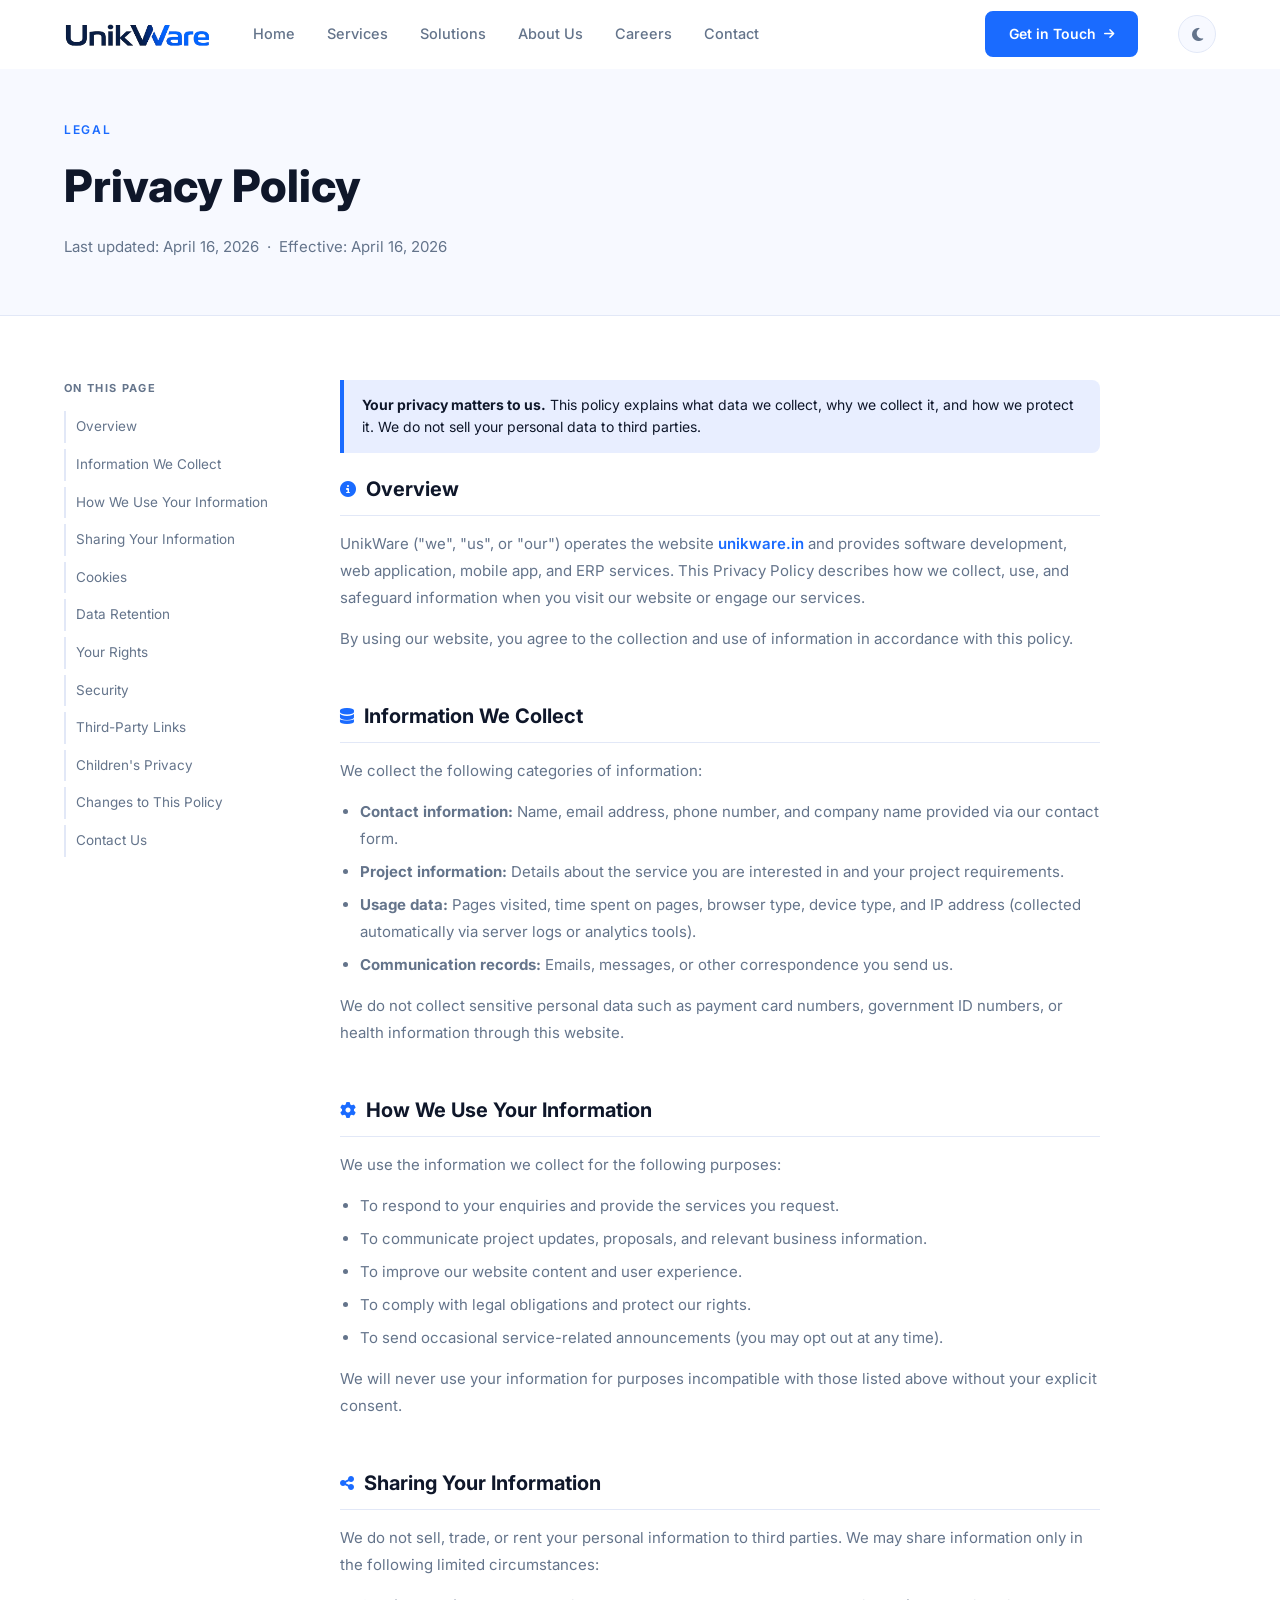
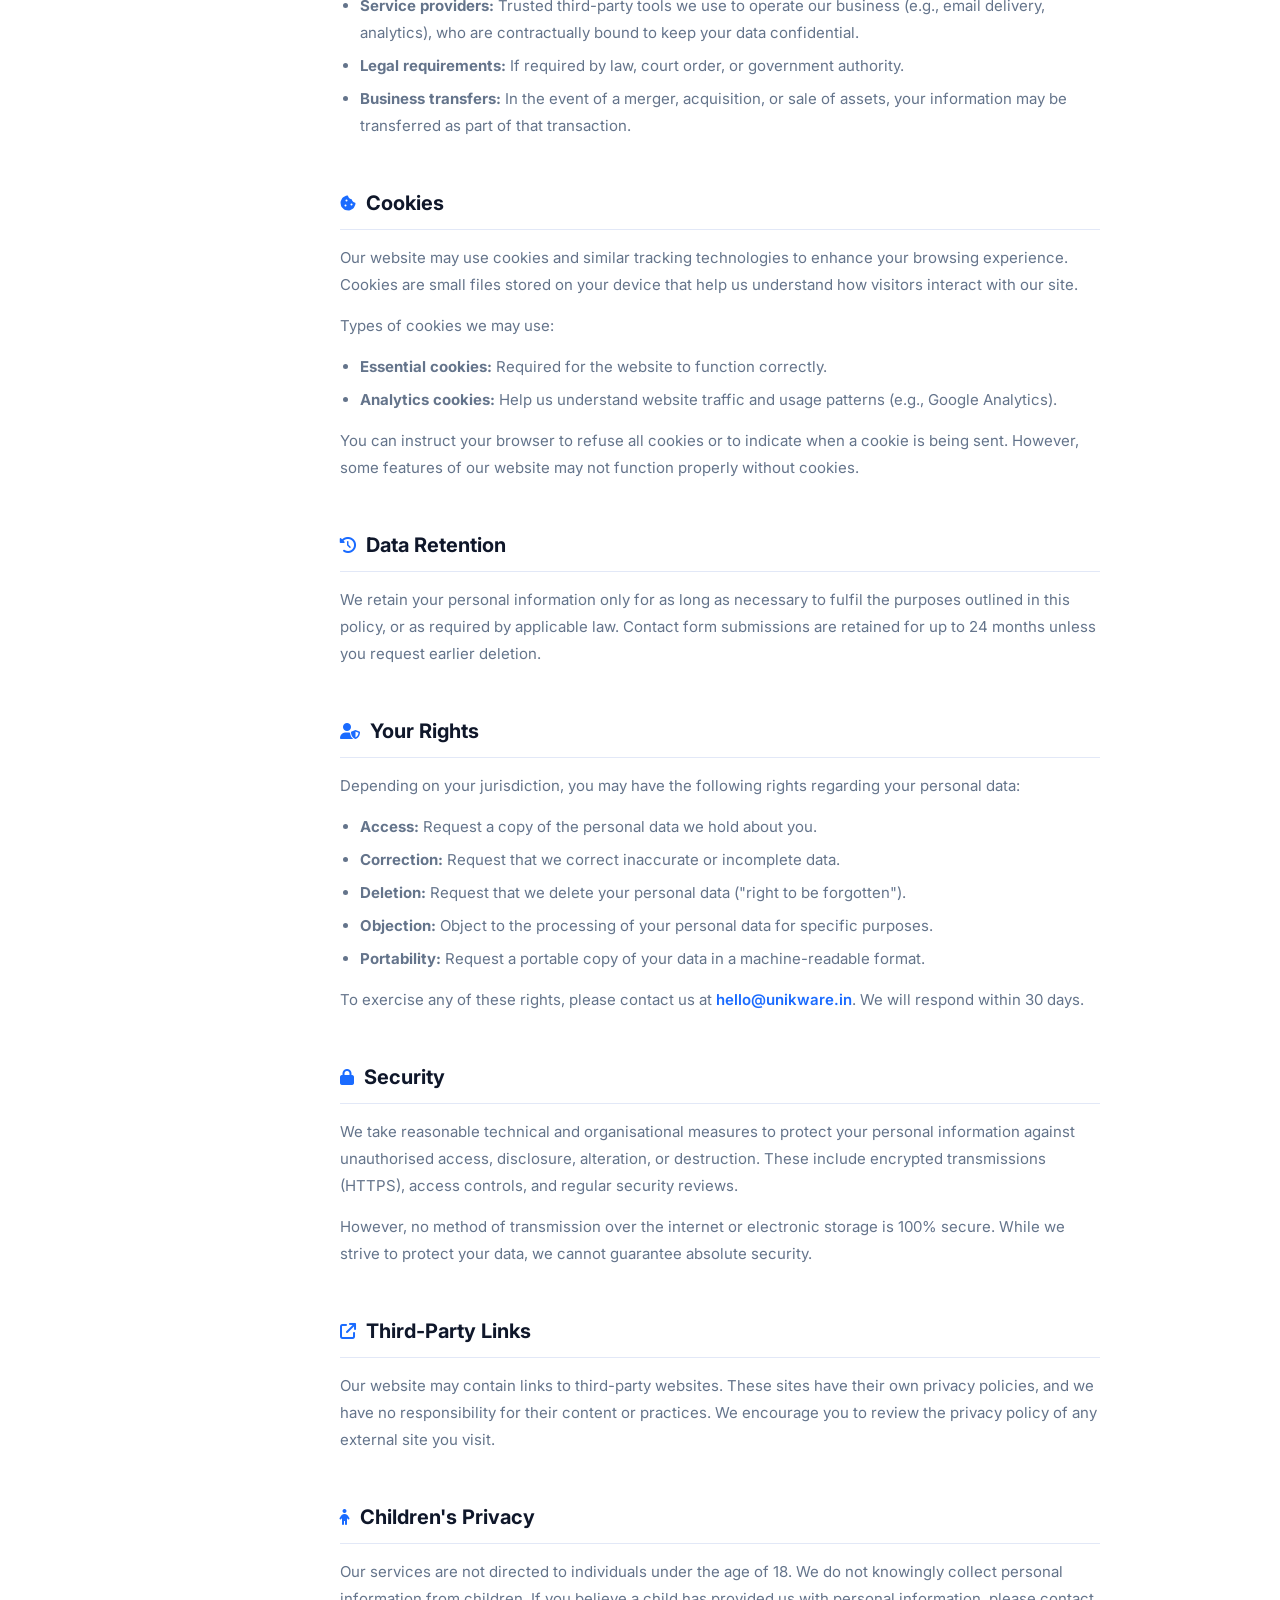
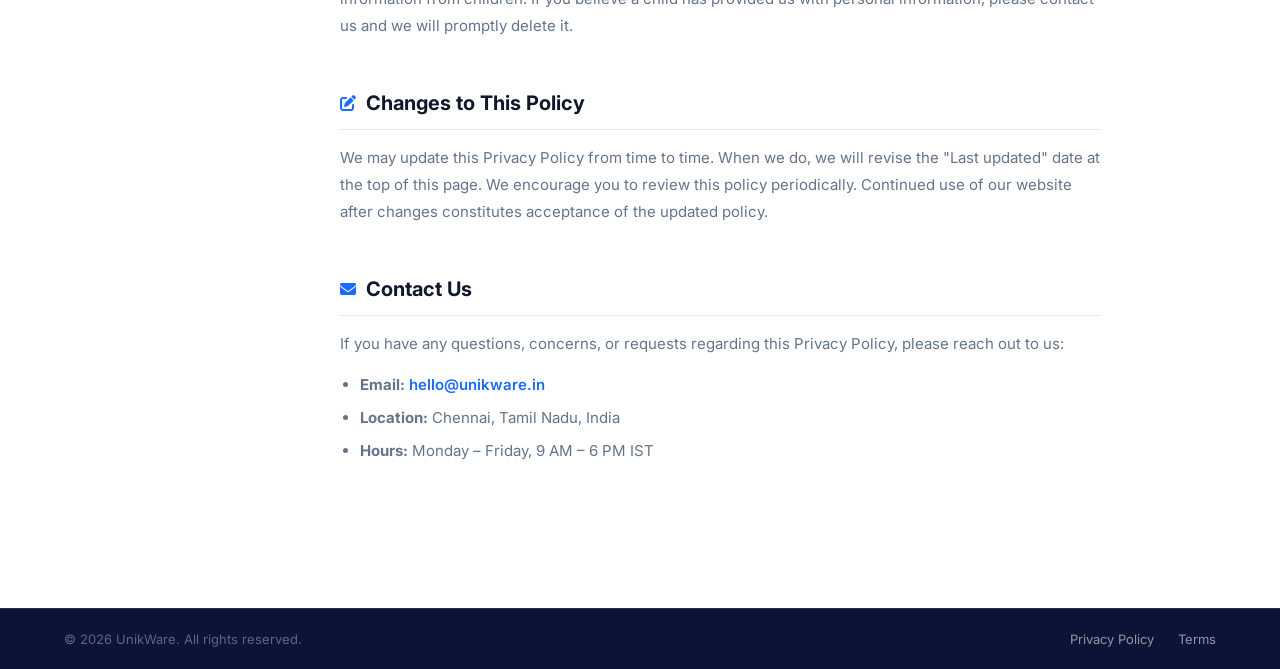
==== commit 1ccdefa2: "place change" ====
--- a/privacy-policy.html
+++ b/privacy-policy.html
@@ -139,8 +139,7 @@
       </nav>
       <a href="index.html#contact" class="btn btn-primary nav-cta">Get in Touch <i class="fa-solid fa-arrow-right arrow"></i></a>
       <button class="theme-toggle" id="themeToggle" aria-label="Toggle dark mode">
-        <i class="fa-solid fa-moon icon-moon"></i>
-        <i class="fa-solid fa-sun icon-sun"></i>
+        <i class="fa-solid fa-moon" id="themeIcon"></i>
       </button>
       <button class="hamburger" id="hamburger" aria-label="Toggle navigation">
         <span></span><span></span><span></span>
@@ -283,7 +282,7 @@
           <p>If you have any questions, concerns, or requests regarding this Privacy Policy, please reach out to us:</p>
           <ul>
             <li><strong>Email:</strong> <a href="mailto:hello@unikware.in">hello@unikware.in</a></li>
-            <li><strong>Location:</strong> Coimbatore, Tamil Nadu, India</li>
+            <li><strong>Location:</strong> Chennai, Tamil Nadu, India</li>
             <li><strong>Hours:</strong> Monday – Friday, 9 AM – 6 PM IST</li>
           </ul>
         </section>
--- a/assets/css/style.css
+++ b/assets/css/style.css
@@ -88,6 +88,10 @@
 
 /* ══ Dark: hero ══ */
 [data-theme="dark"] .hero { background: var(--bg); }
+[data-theme="dark"] .hero-img {
+  -webkit-mask-image: radial-gradient(ellipse 88% 85% at 62% 50%, black 45%, transparent 100%);
+  mask-image: radial-gradient(ellipse 88% 85% at 62% 50%, black 45%, transparent 100%);
+}
 [data-theme="dark"] .badge {
   background: rgba(77,148,255,.12);
   color: var(--blue);
@@ -196,10 +200,6 @@
   color: var(--blue);
   transform: rotate(20deg);
 }
-.theme-toggle .icon-sun  { display: none; }
-.theme-toggle .icon-moon { display: block; }
-[data-theme="dark"] .theme-toggle .icon-sun  { display: block; }
-[data-theme="dark"] .theme-toggle .icon-moon { display: none; }
 [data-theme="dark"] .theme-toggle {
   background: #1e2530;
   border-color: #2d3748;
